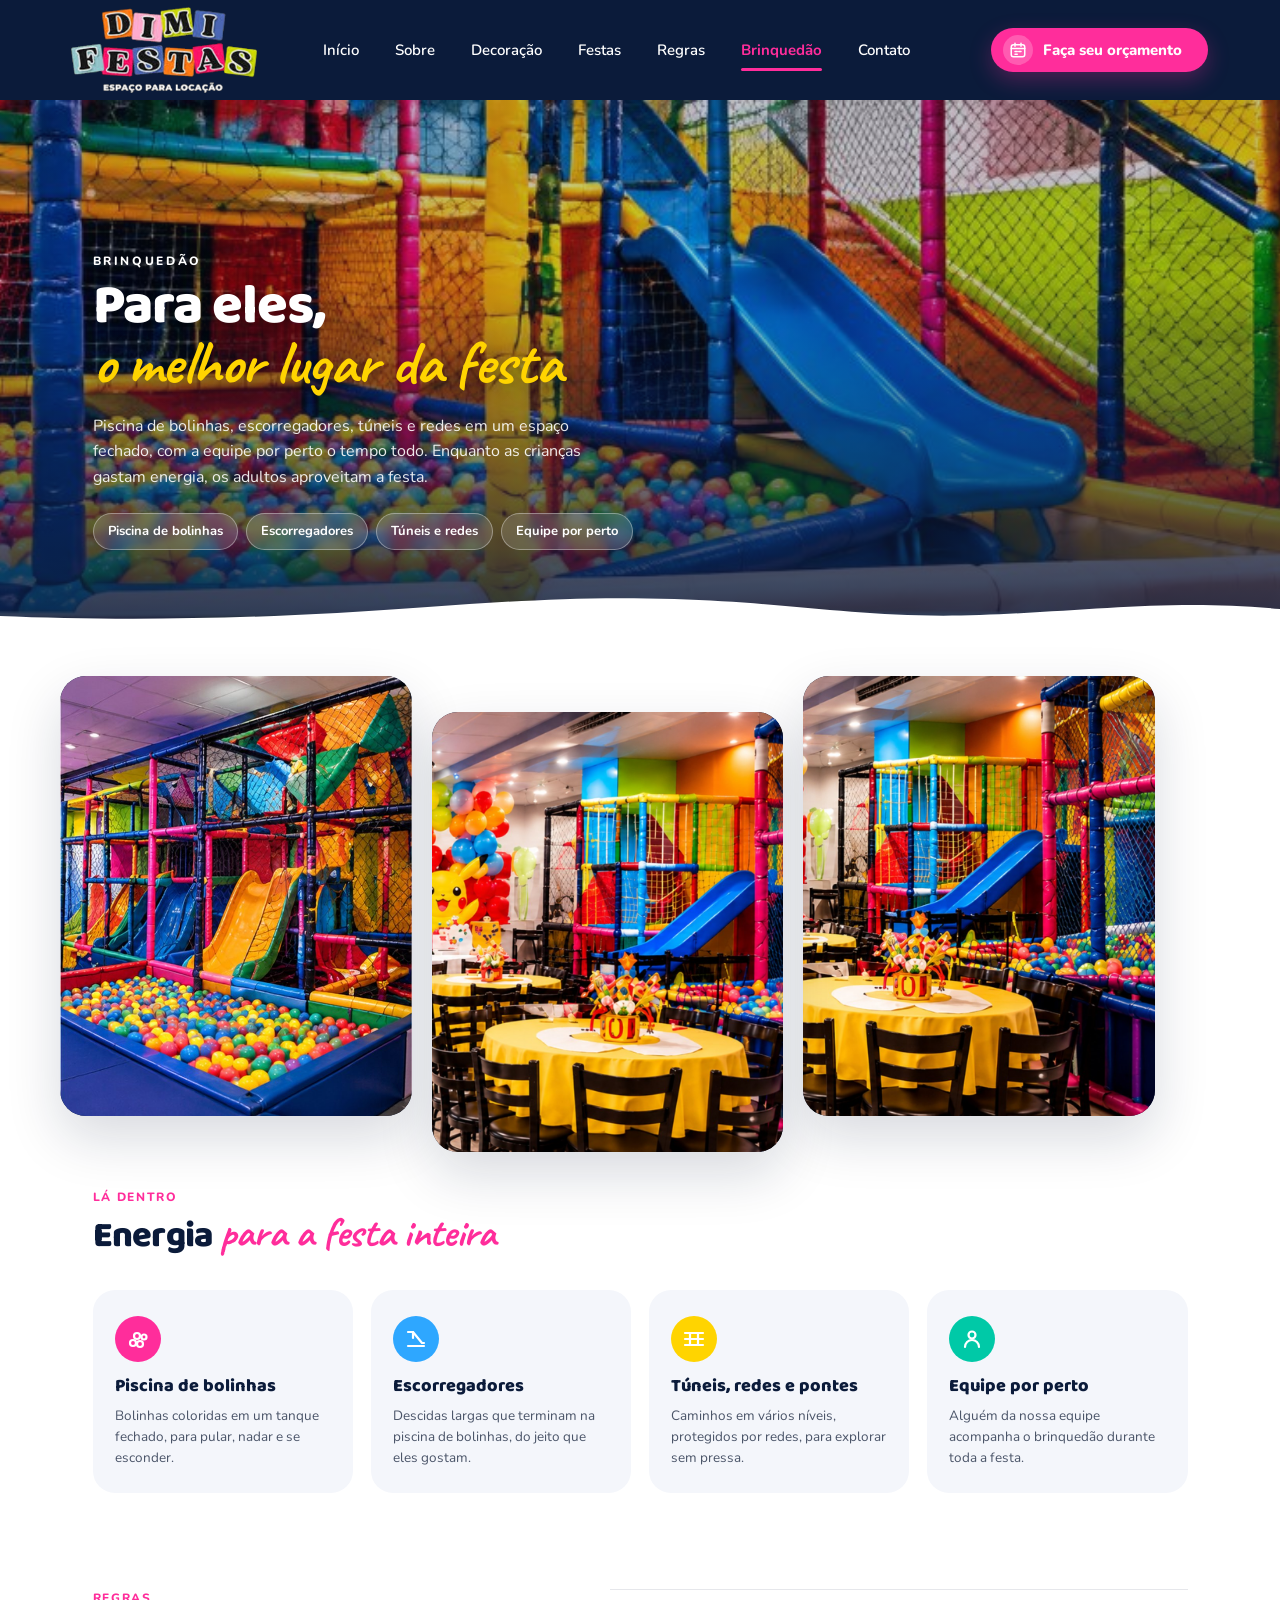
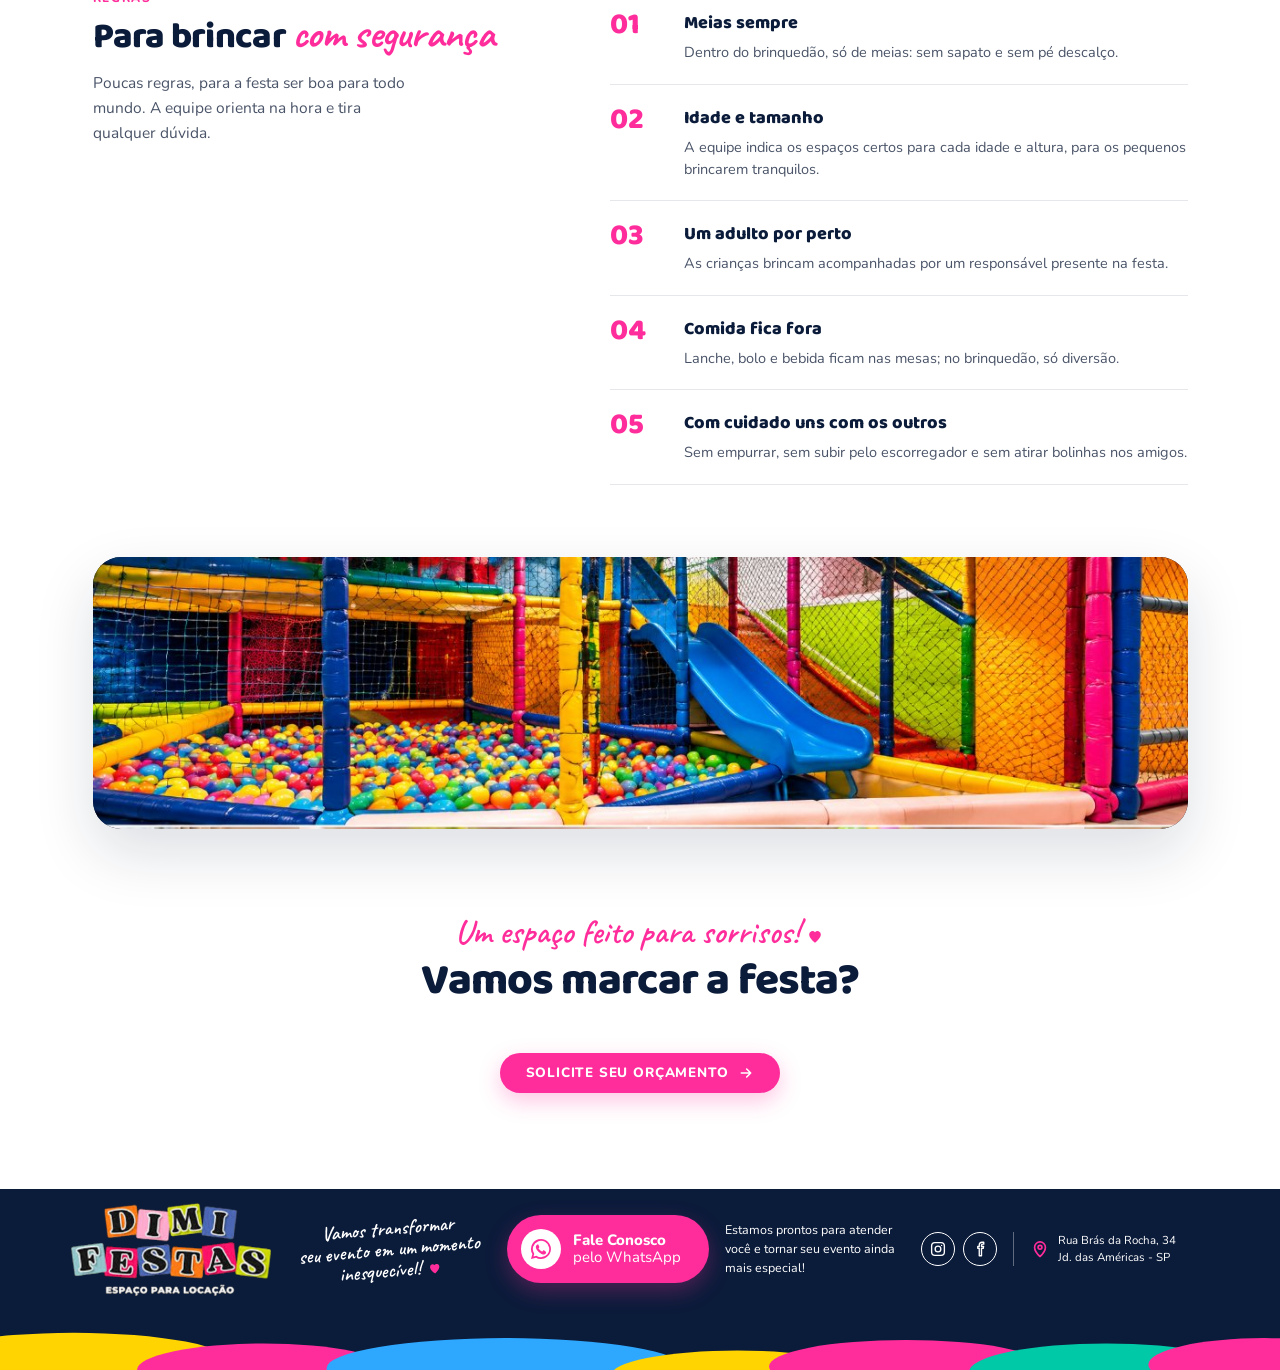
==== brinquedao.html @ 79f1627d "Vitrine de temas na pagina Festas; pagina Brinquedao; celular revisado Ela, 20/10: "deixe essa galer" ====
<!doctype html>
<html lang="pt-BR">
<head>
<meta charset="utf-8">
<meta name="viewport" content="width=device-width, initial-scale=1">
<title>Brinquedão · Dimi Festas</title>
<meta name="description" content="O brinquedão do Dimi Festas: piscina de bolinhas, escorregadores, túneis e redes, em um espaço fechado e seguro, com a equipe por perto.">
<meta name="theme-color" content="#0B1B3A">
<link rel="icon" href="data:image/svg+xml,%3Csvg xmlns='http://www.w3.org/2000/svg' viewBox='0 0 32 32'%3E%3Crect width='32' height='32' rx='7' fill='%23FF2D9B'/%3E%3Ctext x='16' y='22' text-anchor='middle' font-family='Arial Black,Arial' font-weight='900' font-size='17' fill='%23fff'%3ED%3C/text%3E%3C/svg%3E">
<link rel="preconnect" href="https://fonts.googleapis.com">
<link rel="preconnect" href="https://fonts.gstatic.com" crossorigin>
<link href="https://fonts.googleapis.com/css2?family=Baloo+2:wght@700;800&family=Caveat:wght@500;600;700&family=Nunito:wght@400;600;700;800&display=swap" rel="stylesheet">
<link rel="stylesheet" href="estilo.css">
</head>
<body data-pagina="brinquedao">

<!-- ============================ CABECALHO ============================ -->
<header class="topo" id="inicio">
  <div class="caixa topo-dentro">
    <a class="logo" href="index.html" aria-label="Dimi Festas, início">
      <img src="img/logo-cabecalho.png" alt="Dimi Festas, espaço para locação" width="593" height="275">
    </a>
    <nav class="menu" aria-label="Principal">
      <ul>
        <li><a href="index.html">Início</a></li>
        <li><a href="index.html#sobre">Sobre</a></li>
        <li><a href="index.html#festas">Decoração</a></li>
        <li><a href="festas.html">Festas</a></li>
        <li><a href="#regras">Regras</a></li>
        <li><a href="brinquedao.html" aria-current="page">Brinquedão</a></li>
        <li><a href="#contato">Contato</a></li>
      </ul>
    </nav>
    <a class="botao botao-topo" href="#contato" data-whatsapp="Olá! Quero fazer um orçamento no Dimi Festas.">
      <span class="icone-redondo" aria-hidden="true"><svg viewBox="0 0 24 24" fill="none" stroke="currentColor" stroke-width="2" stroke-linecap="round" stroke-linejoin="round"><rect x="3" y="5" width="18" height="16" rx="3"/><path d="M3 10h18M8 3v4M16 3v4"/><path d="M8 14h3M13 14h3M8 17.5h3"/></svg></span>
      Faça seu orçamento
    </a>
    <button class="hamburguer" type="button" aria-label="Abrir o menu" aria-expanded="false" aria-controls="menuCelular"><span></span><span></span><span></span></button>
  </div>
  <nav class="menu-celular" id="menuCelular" aria-label="Principal, celular" hidden>
    <a href="index.html">Início</a><a href="index.html#sobre">Sobre</a><a href="index.html#festas">Decoração</a><a href="festas.html">Festas</a><a href="#regras">Regras</a><a href="brinquedao.html">Brinquedão</a><a href="#contato">Contato</a>
  </nav>
</header>

<main class="pf pb" data-galeria>

<!-- ============================ ABERTURA: a piscina de bolinhas de ponta a ponta ============================ -->
<section class="pb-heroi" aria-label="O brinquedão">
  <div class="pb-heroi-foto" role="img" aria-label="Piscina de bolinhas coloridas com escorregador azul"></div>
  <div class="caixa pf-caixa pb-heroi-dentro">
    <p class="olho-claro">Brinquedão</p>
    <h1>Para eles, <span class="manuscrito">o melhor lugar da festa</span></h1>
    <p class="pb-lede">Piscina de bolinhas, escorregadores, túneis e redes em um espaço fechado, com a equipe por perto o tempo todo. Enquanto as crianças gastam energia, os adultos aproveitam a festa.</p>
    <ul class="pb-chips" aria-label="O que tem">
      <li>Piscina de bolinhas</li>
      <li>Escorregadores</li>
      <li>Túneis e redes</li>
      <li>Equipe por perto</li>
    </ul>
  </div>
  <svg class="onda onda-baixo" viewBox="0 0 1215 30" preserveAspectRatio="none" aria-hidden="true"><path d="M0 25C90 29 200 29 320 22S520 4 640 8 820 28 930 24 1110 8 1215 18V30H0z" fill="#fff"/></svg>
</section>

<!-- ============================ TRES FOTOS EM PE ============================ -->
<section class="pf-secao pb-fotos" aria-label="Fotos do brinquedão">
  <ul class="caixa pf-caixa pb-tres">
    <li><button type="button" data-foto="img/festas-8.jpg"><img src="img/festas-8.jpg" alt="Brinquedão colorido com escorregadores e piscina de bolinhas" width="700" height="949" loading="lazy"></button></li>
    <li><button type="button" data-foto="img/brinquedao-1.jpg"><img src="img/brinquedao-1.jpg" alt="Estrutura do brinquedão com redes, escorregador azul e piscina de bolinhas, vista do salão" width="900" height="1125" loading="lazy"></button></li>
    <li><button type="button" data-foto="img/brinquedao-2.jpg"><img src="img/brinquedao-2.jpg" alt="Brinquedão ao lado das mesas da festa, com tobogã e bolinhas coloridas" width="900" height="1125" loading="lazy"></button></li>
  </ul>
</section>

<!-- ============================ O QUE TEM LA DENTRO ============================ -->
<section class="pf-secao" aria-labelledby="tituloItens">
  <div class="caixa pf-caixa">
    <p class="olho">Lá dentro</p>
    <h2 id="tituloItens">Energia <span class="manuscrito">para a festa inteira</span></h2>
    <ul class="pb-itens">
      <li><span class="bola rosa-f"><svg viewBox="0 0 24 24" fill="none" stroke="currentColor" stroke-width="2.2" stroke-linecap="round" stroke-linejoin="round"><circle cx="7" cy="16" r="3"/><circle cx="14" cy="17" r="3"/><circle cx="11" cy="9" r="3"/><circle cx="18" cy="10" r="2.5"/></svg></span><b>Piscina de bolinhas</b><p>Bolinhas coloridas em um tanque fechado, para pular, nadar e se esconder.</p></li>
      <li><span class="bola azul-f"><svg viewBox="0 0 24 24" fill="none" stroke="currentColor" stroke-width="2.2" stroke-linecap="round" stroke-linejoin="round"><path d="M4 5h5l9 11h2"/><path d="M4 19h16"/><path d="M9 5v6"/></svg></span><b>Escorregadores</b><p>Descidas largas que terminam na piscina de bolinhas, do jeito que eles gostam.</p></li>
      <li><span class="bola amarelo-f"><svg viewBox="0 0 24 24" fill="none" stroke="currentColor" stroke-width="2.2" stroke-linecap="round" stroke-linejoin="round"><path d="M3 12h18M3 6h18M3 18h18"/><path d="M8 6v12M16 6v12"/></svg></span><b>Túneis, redes e pontes</b><p>Caminhos em vários níveis, protegidos por redes, para explorar sem pressa.</p></li>
      <li><span class="bola verde-f"><svg viewBox="0 0 24 24" fill="none" stroke="currentColor" stroke-width="2.2" stroke-linecap="round" stroke-linejoin="round"><circle cx="12" cy="8" r="3.5"/><path d="M5 20a7 7 0 0 1 14 0"/></svg></span><b>Equipe por perto</b><p>Alguém da nossa equipe acompanha o brinquedão durante toda a festa.</p></li>
    </ul>
  </div>
</section>

<!-- ============================ REGRAS ============================ -->
<section class="pf-secao pb-regras" id="regras" aria-labelledby="tituloRegras">
  <div class="caixa pf-caixa pb-regras-dentro">
    <div>
      <p class="olho">Regras</p>
      <h2 id="tituloRegras">Para brincar <span class="manuscrito">com segurança</span></h2>
      <p class="pb-regras-texto">Poucas regras, para a festa ser boa para todo mundo. A equipe orienta na hora e tira qualquer dúvida.</p>
    </div>
    <ol class="pb-lista">
      <li><b>Meias sempre</b><span>Dentro do brinquedão, só de meias: sem sapato e sem pé descalço.</span></li>
      <li><b>Idade e tamanho</b><span>A equipe indica os espaços certos para cada idade e altura, para os pequenos brincarem tranquilos.</span></li>
      <li><b>Um adulto por perto</b><span>As crianças brincam acompanhadas por um responsável presente na festa.</span></li>
      <li><b>Comida fica fora</b><span>Lanche, bolo e bebida ficam nas mesas; no brinquedão, só diversão.</span></li>
      <li><b>Com cuidado uns com os outros</b><span>Sem empurrar, sem subir pelo escorregador e sem atirar bolinhas nos amigos.</span></li>
    </ol>
  </div>
</section>

<!-- ============================ CHAMADA ============================ -->
<section class="pf-secao pf-fecho" aria-labelledby="tituloFecho">
  <div class="caixa pf-caixa">
    <figure class="pf-quadro pf-largo">
      <button type="button" data-foto="img/festas-4.jpg"><img src="img/festas-4.jpg" alt="Piscina de bolinhas coloridas com escorregador azul" width="1200" height="298" loading="lazy"></button>
    </figure>
    <div class="pf-chamada">
      <p class="pf-assinatura">Um espaço feito para sorrisos!<svg class="coracao" viewBox="0 0 24 24" aria-hidden="true"><path d="M12 20s-7-4.6-7-10a4 4 0 0 1 7-2.5A4 4 0 0 1 19 10c0 5.4-7 10-7 10z"/></svg></p>
      <h2 id="tituloFecho">Vamos marcar a festa?</h2>
      <a class="botao botao-heroi" href="#contato" data-whatsapp="Olá! Vi o brinquedão no site do Dimi Festas e quero um orçamento.">Solicite seu orçamento <svg class="seta" viewBox="0 0 24 24" aria-hidden="true"><path d="M5 12h13M13 6l6 6-6 6"/></svg></a>
    </div>
  </div>
</section>

</main>

<!-- ============================ RODAPE / CONTATO ============================ -->
<footer class="rodape" id="contato">
  <svg class="onda onda-cima" viewBox="0 0 1215 30" preserveAspectRatio="none" aria-hidden="true"><path d="M0 10C120 26 240 26 360 12S570 0 710 14 940 26 1060 12s110-8 155-4V30H0z" fill="#0B1B3A"/></svg>
  <div class="caixa rodape-dentro">
    <img class="rodape-logo" src="img/logo-rodape.png" alt="Dimi Festas, espaço para locação" width="593" height="275" loading="lazy">
    <p class="rodape-frase">Vamos transformar<br>seu evento em um momento<br>inesquecível!<svg class="coracao" viewBox="0 0 24 24" aria-hidden="true"><path d="M12 20s-7-4.6-7-10a4 4 0 0 1 7-2.5A4 4 0 0 1 19 10c0 5.4-7 10-7 10z"/></svg></p>
    <a class="botao botao-whats" href="#contato" data-whatsapp="Olá! Vim pelo site do Dimi Festas e quero falar com vocês.">
      <span class="icone-redondo branco" aria-hidden="true"><svg viewBox="0 0 24 24" fill="currentColor"><path d="M12 2a10 10 0 0 0-8.6 15.1L2 22l5-1.3A10 10 0 1 0 12 2zm0 18.2a8.2 8.2 0 0 1-4.2-1.2l-.3-.2-3 .8.8-2.9-.2-.3A8.2 8.2 0 1 1 12 20.2zm4.5-6.1c-.2-.1-1.5-.7-1.7-.8-.2-.1-.4-.1-.6.1l-.8 1c-.1.2-.3.2-.5.1a6.7 6.7 0 0 1-3.3-2.9c-.3-.4.2-.4.7-1.3.1-.2 0-.3 0-.5l-.8-1.8c-.2-.5-.4-.4-.6-.4h-.5a1 1 0 0 0-.7.3 3 3 0 0 0-.9 2.2 5.2 5.2 0 0 0 1.1 2.8 12 12 0 0 0 4.6 4c1.7.7 2.1.6 2.8.5a2.5 2.5 0 0 0 1.6-1.1c.2-.6.2-1 .1-1.1l-.5-.3z"/></svg></span>
      <span class="botao-whats-texto"><b>Fale Conosco</b>pelo WhatsApp</span>
    </a>
    <p class="rodape-texto">Estamos prontos para atender você e tornar seu evento ainda mais especial!</p>
    <ul class="redes" aria-label="Redes sociais">
      <li><a href="#" aria-label="Instagram do Dimi Festas" data-pendente="instagram"><svg viewBox="0 0 24 24" fill="none" stroke="currentColor" stroke-width="1.8" stroke-linecap="round" stroke-linejoin="round"><rect x="3.5" y="3.5" width="17" height="17" rx="4.5"/><circle cx="12" cy="12" r="3.8"/><path d="M16.8 7.2h.01"/></svg></a></li>
      <li><a href="#" aria-label="Facebook do Dimi Festas" data-pendente="facebook"><svg viewBox="0 0 24 24" fill="none" stroke="currentColor" stroke-width="1.8" stroke-linecap="round" stroke-linejoin="round"><path d="M14 8.5V7a1.5 1.5 0 0 1 1.5-1.5H17V3h-2.2A3.8 3.8 0 0 0 11 6.8v1.7H9V11h2v10h3V11h2.3l.5-2.5z"/></svg></a></li>
    </ul>
    <address class="endereco">
      <svg viewBox="0 0 24 24" fill="none" stroke="currentColor" stroke-width="2" stroke-linecap="round" stroke-linejoin="round" aria-hidden="true"><path d="M12 21s-6.5-5.5-6.5-11a6.5 6.5 0 0 1 13 0C18.5 15.5 12 21 12 21z"/><circle cx="12" cy="10" r="2.3"/></svg>
      <span>Rua Brás da Rocha, 34<br>Jd. das Américas - SP</span>
    </address>
  </div>
  <svg class="manchas-pe" viewBox="0 0 1215 70" preserveAspectRatio="none" aria-hidden="true">
    <ellipse cx="70" cy="62" rx="150" ry="34" fill="#FFD400"/>
    <ellipse cx="250" cy="70" rx="120" ry="30" fill="#FF2D9B"/>
    <ellipse cx="480" cy="68" rx="170" ry="34" fill="#2EA7FF"/>
    <ellipse cx="700" cy="76" rx="120" ry="28" fill="#FFD400"/>
    <ellipse cx="860" cy="66" rx="130" ry="30" fill="#FF2D9B"/>
    <ellipse cx="1050" cy="72" rx="130" ry="32" fill="#00C9A7"/>
    <ellipse cx="1200" cy="64" rx="110" ry="30" fill="#FF2D9B"/>
  </svg>
</footer>

<script src="script.js" defer></script>
</body>
</html>
---- estilo.css ----
/* =====================================================================
   Dimi Festas, espaco para locacao. Site de uma pagina, fiel ao mockup
   dela (largura de desenho 1215 px). Marinho profundo + rosa + amarelo +
   azul + verde-agua; titulos arredondados (Baloo 2), manuscrita (Caveat)
   e texto (Nunito).
   ===================================================================== */
:root {
  --marinho: #0B1B3A;
  --rosa:    #FF2D9B;
  --amarelo: #FFD400;
  --azul:    #2EA7FF;
  --verde:   #00C9A7;
  --nuvem:   #DCEBFB;
  --texto:   #2B3447;
  --largura: 1215px;
  --baloo:   'Baloo 2', 'Nunito', sans-serif;
  --caveat:  'Caveat', 'Segoe Script', cursive;
  --nunito:  'Nunito', system-ui, -apple-system, 'Segoe UI', sans-serif;
}

* { box-sizing: border-box; }
html { scroll-behavior: smooth; }
body {
  margin: 0;
  font-family: var(--nunito);
  font-size: 14px;
  line-height: 1.5;
  color: var(--texto);
  background: #fff;
  -webkit-font-smoothing: antialiased;
}
img { max-width: 100%; }
a { color: inherit; }
ul { list-style: none; margin: 0; padding: 0; }
h2 { margin: 0; }
.caixa { width: min(100%, var(--largura)); margin: 0 auto; position: relative; }

/* ---------- pecas comuns ---------- */
.botao {
  display: inline-flex; align-items: center; justify-content: center; gap: 10px;
  height: 44px; padding: 0 24px;
  border-radius: 999px;
  background: var(--rosa); color: #fff;
  font-family: var(--nunito); font-weight: 800; font-size: 15px;
  text-decoration: none; white-space: nowrap;
  box-shadow: 0 8px 22px rgba(255, 45, 155, 0.28);
  transition: transform 0.15s, box-shadow 0.15s, filter 0.15s;
}
.botao:hover { transform: translateY(-1px); filter: brightness(1.05); box-shadow: 0 12px 26px rgba(255, 45, 155, 0.34); }
.botao-vazio {
  background: transparent; color: var(--rosa);
  border: 2px solid var(--rosa); box-shadow: none;
  height: 36px; padding: 0 22px;
  font-size: 12.5px; letter-spacing: 0.06em; text-transform: uppercase;
}
.botao-vazio:hover { background: var(--rosa); color: #fff; filter: none; box-shadow: 0 8px 22px rgba(255, 45, 155, 0.28); }
.seta { width: 16px; height: 16px; fill: none; stroke: currentColor; stroke-width: 2.4; stroke-linecap: round; stroke-linejoin: round; }
.icone-redondo { width: 30px; height: 30px; border-radius: 50%; background: rgba(255, 255, 255, 0.22); display: grid; place-items: center; flex: none; }
.icone-redondo svg { width: 18px; height: 18px; }
.olho { margin: 0 0 4px; font-size: 12px; font-weight: 800; letter-spacing: 0.14em; text-transform: uppercase; color: var(--rosa); }
.olho-claro { margin: 0; font-size: 12px; font-weight: 800; letter-spacing: 0.22em; text-transform: uppercase; color: #fff; }
.manuscrito { font-family: var(--caveat); font-weight: 700; font-size: 36px; line-height: 0.95; color: var(--rosa); display: inline-block; }
.coracao { width: 18px; height: 18px; fill: var(--rosa); vertical-align: -3px; margin-left: 6px; }
.onda { position: absolute; left: 0; width: 100%; height: 30px; display: block; pointer-events: none; }
.onda-baixo { bottom: -1px; }
.onda-cima { top: -29px; }
.onda-topo { top: -1px; z-index: 1; }
.nuvem { position: absolute; fill: var(--nuvem); width: 120px; height: 60px; pointer-events: none; }
.mancha { position: absolute; border-radius: 50%; pointer-events: none; }
.confete { position: absolute; fill: none; stroke-width: 4; stroke-linecap: round; pointer-events: none; }

/* =====================================================================
   CABECALHO
   ===================================================================== */
/* barra marinho, como na referencia dela de 20/10: logo claro, itens brancos, "Inicio" em rosa com risco embaixo */
.topo { position: sticky; top: 0; z-index: 30; background: var(--marinho); color: #fff; }
.topo-dentro { height: 100px; display: flex; align-items: center; padding: 0 40px 0 38px; gap: 20px; }
.logo { flex: none; line-height: 0; }
.logo img { width: 186px; height: auto; display: block; }
.menu { flex: 1; display: flex; justify-content: flex-start; padding-left: 46px; }
.menu ul { display: flex; gap: 36px; }
.menu a { position: relative; display: block; padding: 6px 0; font-size: 15px; font-weight: 600; color: #fff; text-decoration: none; transition: color 0.15s; }
.menu a:hover { color: var(--rosa); }
.menu a[aria-current] { color: var(--rosa); font-weight: 700; }
.menu a[aria-current]::after { content: ""; position: absolute; left: 0; right: 0; bottom: -4px; height: 3px; border-radius: 3px; background: var(--rosa); }
.botao-topo { padding: 0 26px 0 12px; }
.hamburguer { display: none; width: 44px; height: 44px; border: 0; background: transparent; padding: 10px; cursor: pointer; flex-direction: column; justify-content: center; gap: 5px; }
.hamburguer span { display: block; height: 3px; border-radius: 3px; background: #fff; transition: transform 0.2s, opacity 0.2s; }
.hamburguer[aria-expanded="true"] span:nth-child(1) { transform: translateY(8px) rotate(45deg); }
.hamburguer[aria-expanded="true"] span:nth-child(2) { opacity: 0; }
.hamburguer[aria-expanded="true"] span:nth-child(3) { transform: translateY(-8px) rotate(-45deg); }
.menu-celular { display: none; }

/* =====================================================================
   HEROI
   ===================================================================== */
/* a foto do salao (2073x758, com o logo pintado na parede a esquerda) preenche o heroi; na largura de desenho
   (1215) ela escala para 1215x444 e o heroi mostra quase tudo. O texto senta sobre a parede escura, abaixo do
   logo da foto, com um degrade no pe para a leitura em cima das mesas. */
.heroi { position: relative; height: 480px; overflow: hidden; background: var(--marinho); color: #fff; }
.heroi-foto {
  position: absolute; inset: 0;
  background: url("img/heroi-estrelas.jpg") center top / cover no-repeat;
}
.heroi-foto::after {
  content: ""; position: absolute; inset: 0;
  background:
    linear-gradient(180deg, rgba(11, 27, 58, 0) 42%, rgba(11, 27, 58, 0.78) 100%),
    linear-gradient(90deg, rgba(11, 27, 58, 0.32), rgba(11, 27, 58, 0) 48%);
}
/* o recuo de cima fica como padding (nao como margin da frase): margin colapsaria e empurraria a caixa inteira,
   levando a frase manuscrita absoluta para fora do heroi */
/* so a frase, os selos com divisorias e o botao, encostados a esquerda (sem "Bem-vindo ao" nem logo: ela tirou em 20/10) */
.heroi-dentro { height: 100%; padding: 128px 0 0 36px; }
.heroi-frase {
  margin: 0 0 0 4px;
  font-family: var(--caveat); font-weight: 600; font-size: 31px; line-height: 1;
  transform: rotate(-3.5deg); transform-origin: left center;
  text-shadow: 0 2px 10px rgba(0, 0, 0, 0.45);
}
.heroi-frase .amarelo { color: var(--amarelo); }
.heroi-frase .rosa { color: var(--rosa); }
.heroi-selos { display: flex; gap: 0; margin: 26px 0 0 -2px; }
.heroi-selos li { display: flex; align-items: center; gap: 10px; font-size: 12.5px; line-height: 1.25; text-shadow: 0 1px 6px rgba(0, 0, 0, 0.5); padding: 0 18px; }
.heroi-selos li:first-child { padding-left: 0; }
.heroi-selos li + li { border-left: 1px solid rgba(255, 255, 255, 0.4); }
.heroi-selos b { display: block; font-weight: 800; }
.bola { width: 38px; height: 38px; border-radius: 50%; display: grid; place-items: center; color: #fff; flex: none; }
.bola svg { width: 20px; height: 20px; }
.rosa-f { background: var(--rosa); }
.verde-f { background: var(--verde); }
.amarelo-f { background: var(--amarelo); }
.botao-heroi { margin-top: 26px; height: 40px; padding: 0 26px; font-size: 13.5px; letter-spacing: 0.06em; text-transform: uppercase; }
.heroi-manuscrito {
  position: absolute; right: 48px; bottom: 50px; margin: 0;
  font-family: var(--caveat); font-weight: 600; font-size: 28px; line-height: 1; text-align: center;
  transform: rotate(-9deg);
  text-shadow: 0 2px 10px rgba(0, 0, 0, 0.4);
}
.heroi-manuscrito .coracao { width: 16px; height: 16px; margin-left: 4px; }
/* os confetes ficam so nas laterais da frase, sem cruzar as letras */
.confete-manuscrito { right: -8px; bottom: 36px; width: 222px; height: 120px; stroke-width: 3.5; }

/* =====================================================================
   SOBRE
   ===================================================================== */
.sobre { position: relative; padding: 35px 0 40px; overflow: hidden; background: #fff; }
.sobre-dentro { display: grid; grid-template-columns: 385px minmax(0, 1fr); padding-left: 95px; align-items: start; }
.sobre-texto { position: relative; padding-right: 50px; }
.sobre h2, .galeria h2 { font-family: var(--baloo); font-weight: 800; font-size: 25px; line-height: 1; color: var(--marinho); }
.sobre h2 .manuscrito, .galeria h2 .manuscrito { font-size: 32px; line-height: 0.85; }
.sobre-texto p:not(.olho) { margin: 13px 0 0; max-width: 318px; font-size: 13px; line-height: 1.2; }
.sobre-texto .botao-vazio { margin-top: 14px; }
.confete-titulo { left: 312px; top: 14px; width: 50px; height: 40px; }
.rabisco-coracao { position: absolute; left: 308px; top: 56px; width: 36px; height: 36px; fill: none; stroke: var(--rosa); stroke-width: 2.5; stroke-linejoin: round; transform: rotate(14deg); }
.sobre-fotos { display: grid; grid-template-columns: 376px 270px; grid-template-rows: 116px 114px; gap: 6px 10px; }
.sobre-fotos img { display: block; width: 100%; height: 100%; object-fit: cover; border-radius: 10px; }
.sobre-foto-grande { grid-row: 1 / 3; }
/* nuvens e manchas da secao */
.nuvem-a { left: -24px; top: 6px; }
.nuvem-b { right: -16px; top: 6px; width: 110px; height: 55px; }
.nuvem-c { left: 74px; top: 150px; width: 64px; height: 32px; }
.nuvem-d { right: 72px; top: 150px; width: 70px; height: 35px; }
.mancha-amarela { left: -46px; top: 56px; width: 92px; height: 122px; background: var(--amarelo); }
.mancha-azul { left: -42px; top: 176px; width: 84px; height: 84px; background: var(--azul); }
.mancha-rosa { right: -32px; top: 152px; width: 74px; height: 62px; background: var(--rosa); }
.mancha-verde { right: -26px; top: 206px; width: 76px; height: 76px; background: var(--verde); }
.confete-sobre-dir { right: 18px; top: 112px; width: 60px; height: 70px; }

/* =====================================================================
   FESTAS (faixa de servicos)
   ===================================================================== */
.festas { position: relative; background: var(--marinho); color: #fff; padding: 22px 0 30px; }
.festas-lista { display: grid; grid-template-columns: repeat(6, 1fr); padding: 0 32px; }
.festas-lista li { position: relative; text-align: center; padding: 0 6px; }
.festas-lista li + li::before { content: ""; position: absolute; left: 0; top: 6px; bottom: 6px; width: 1px; background: rgba(255, 255, 255, 0.28); }
.anel { width: 54px; height: 54px; border-radius: 50%; border: 2.5px solid; display: grid; place-items: center; margin: 0 auto 10px; }
.anel svg { width: 28px; height: 28px; }
.rosa-b { border-color: var(--rosa); }
.amarelo-b { border-color: var(--amarelo); }
.azul-b { border-color: var(--azul); }
.festas-lista b { display: block; font-size: 14.5px; font-weight: 800; line-height: 1.2; white-space: nowrap; }
.festas-lista li > span:last-child { display: block; font-size: 12.5px; opacity: 0.92; margin-top: 3px; }
.confete-esq { left: 48px; top: 34px; width: 60px; height: 80px; }
.confete-dir { right: 48px; top: 34px; width: 60px; height: 80px; }

/* =====================================================================
   GALERIA
   ===================================================================== */
.galeria { position: relative; padding: 22px 0 26px; overflow: hidden; background: #fff; }
.galeria-dentro { display: grid; grid-template-columns: 257px minmax(0, 1fr); padding: 0 57px 0 65px; align-items: start; }
.galeria-texto { position: relative; padding-right: 30px; }
.galeria h2 { font-size: 29px; line-height: 0.95; }
.galeria h2 .manuscrito { font-size: 36px; line-height: 0.85; }
.galeria-texto p:not(.olho) { margin: 12px 0 0; max-width: 200px; font-size: 12.5px; line-height: 1.35; }
.galeria-texto .botao-vazio { margin-top: 12px; }
.confete-galeria { left: 178px; top: -8px; width: 50px; height: 40px; }
.galeria-fotos { display: grid; grid-template-columns: repeat(4, 1fr); gap: 8px; }
/* as quatro fotos dela sao em pe (cerca de 505x725): mostram inteiras, sem corte */
.galeria-fotos img { display: block; width: 100%; height: auto; aspect-ratio: 410 / 557; object-fit: cover; border-radius: 10px; }
.nuvem-e { left: -30px; bottom: -6px; width: 110px; height: 55px; }
.nuvem-f { right: -20px; bottom: -6px; }

/* =====================================================================
   RODAPE
   ===================================================================== */
.rodape { position: relative; background: var(--marinho); color: #fff; padding: 14px 0 0; overflow: hidden; }
.rodape-dentro { display: flex; flex-wrap: nowrap; align-items: center; gap: 16px; padding: 0 24px 0 38px; min-height: 92px; z-index: 1; }
.rodape-logo { width: 200px; height: auto; display: block; flex: none; }
.rodape-frase { margin: 0 4px; flex: 0 1 196px; font-family: var(--caveat); font-weight: 600; font-size: 20px; line-height: 1.05; text-align: center; transform: rotate(-5deg); }
.rodape-frase .coracao { width: 16px; height: 16px; }
.botao-whats { height: 68px; border-radius: 34px; padding: 0 28px 0 14px; gap: 12px; font-weight: 400; font-size: 15px; line-height: 1.15; flex: none; }
.botao-whats-texto { text-align: left; }
.botao-whats-texto b { display: block; font-weight: 800; }
.icone-redondo.branco { width: 40px; height: 40px; background: #fff; color: var(--rosa); }
.icone-redondo.branco svg { width: 24px; height: 24px; }
.rodape-texto { margin: 0; flex: 0 1 180px; font-size: 12.5px; line-height: 1.5; }
.redes { display: flex; gap: 8px; padding-right: 16px; border-right: 1px solid rgba(255, 255, 255, 0.35); flex: none; }
.redes a { width: 34px; height: 34px; border-radius: 50%; border: 1.5px solid #fff; display: grid; place-items: center; color: #fff; transition: background 0.15s, color 0.15s; }
.redes a:hover { background: #fff; color: var(--marinho); }
.redes svg { width: 18px; height: 18px; }
.endereco { display: flex; align-items: center; gap: 8px; font-style: normal; font-size: 11.5px; line-height: 1.45; white-space: nowrap; }
.endereco svg { width: 20px; height: 20px; color: var(--rosa); flex: none; }
.manchas-pe { display: block; width: 100%; height: 62px; margin-top: 12px; }

/* =====================================================================
   PAGINA FESTAS: editorial, com ar. Fundo branco, uma foto grande por vez,
   legendas que flutuam, um trilho que desliza. Nada de nuvem ou mancha aqui.
   ===================================================================== */
.pf { background: #fff; color: var(--texto); }
.pf-caixa { padding: 0 60px; }
.pf-abertura { padding: 72px 0 40px; }
.pf-abertura h1 { margin: 10px 0 0; font-family: var(--baloo); font-weight: 800; font-size: 60px; line-height: 0.98; letter-spacing: -0.02em; color: var(--marinho); }
.pf-abertura h1 .manuscrito { font-size: 68px; line-height: 0.9; }
.pf-lede { margin: 22px 0 0; max-width: 54ch; font-size: 16px; line-height: 1.6; color: #4A5468; }
.pf-secao { padding: 72px 0 0; }
.pf-secao h2 { margin: 8px 0 0; font-family: var(--baloo); font-weight: 800; font-size: 36px; line-height: 1; letter-spacing: -0.02em; color: var(--marinho); }
.pf-secao h2 .manuscrito { font-size: 42px; line-height: 0.9; }
/* o quadro: a foto com cantos grandes; o botao inteiro e a foto */
.pf-quadro { position: relative; margin: 0; }
.pf-quadro > button { display: block; width: 100%; padding: 0; border: 0; border-radius: 28px; overflow: hidden; background: var(--marinho); cursor: zoom-in; box-shadow: 0 24px 60px rgba(11, 27, 58, 0.14); }
.pf-quadro img { display: block; width: 100%; height: auto; transition: transform 0.5s ease; }
.pf-quadro > button:hover img { transform: scale(1.02); }
.pf-destaque .pf-quadro img { aspect-ratio: 1400 / 512; object-fit: cover; }
.pf-legenda {
  position: absolute; left: 36px; bottom: -34px;
  display: grid; gap: 4px; max-width: 360px;
  padding: 20px 24px; border-radius: 18px;
  background: #fff; box-shadow: 0 16px 40px rgba(11, 27, 58, 0.14);
}
.pf-legenda .olho { margin: 0; }
.pf-legenda b { font-family: var(--baloo); font-weight: 800; font-size: 19px; line-height: 1.15; color: var(--marinho); }
.pf-legenda span:last-child { font-size: 13px; color: #4A5468; }
.pf-legenda-dir { left: auto; right: 36px; }
.pf-destaque { padding-bottom: 34px; }
/* cabeca das secoes com controles a direita */
.pf-cabeca { display: flex; align-items: flex-end; justify-content: space-between; gap: 24px; }
.pf-controles { display: flex; align-items: center; gap: 10px; }
.pf-contador { font-family: var(--baloo); font-weight: 700; font-size: 14px; color: #8A94A8; letter-spacing: 0.04em; margin-right: 8px; font-variant-numeric: tabular-nums; }
.pf-contador b { color: var(--marinho); font-size: 18px; }
.pf-seta { width: 46px; height: 46px; border-radius: 50%; border: 1.5px solid rgba(11, 27, 58, 0.16); background: #fff; color: var(--marinho); display: grid; place-items: center; cursor: pointer; transition: background 0.15s, color 0.15s, border-color 0.15s; }
.pf-seta svg { width: 20px; height: 20px; fill: none; stroke: currentColor; stroke-width: 2.4; stroke-linecap: round; stroke-linejoin: round; }
.pf-seta:hover { background: var(--marinho); color: #fff; border-color: var(--marinho); }
/* a vitrine: uma foto grande em destaque; ao lado, o tema em letras grandes e o indice dos outros temas */
.vitrine { display: grid; grid-template-columns: minmax(0, 1.1fr) minmax(0, 1fr); gap: 56px; align-items: center; margin-top: 36px; }
.vitrine-palco { position: relative; margin: 0; }
.vitrine-grande { display: block; width: 100%; padding: 0; border: 0; border-radius: 32px; overflow: hidden; background: var(--marinho); cursor: zoom-in; box-shadow: 0 30px 70px rgba(11, 27, 58, 0.22); position: relative; z-index: 1; }
.vitrine-grande img { display: block; width: 100%; height: auto; aspect-ratio: 4 / 5; object-fit: cover; transition: opacity 0.35s ease, transform 0.6s ease; }
.vitrine-palco.trocando .vitrine-grande img { opacity: 0; transform: scale(1.03); }
.vitrine-numero { position: absolute; left: -18px; top: 28px; z-index: 2; display: flex; align-items: baseline; gap: 4px; padding: 10px 16px; border-radius: 999px; background: #fff; color: var(--marinho); box-shadow: 0 14px 34px rgba(11, 27, 58, 0.16); font-family: var(--baloo); font-weight: 800; }
.vitrine-numero b { font-size: 22px; line-height: 1; }
.vitrine-numero i { font-style: normal; font-size: 12px; color: #8A94A8; letter-spacing: 0.04em; }
.vitrine-mancha { position: absolute; border-radius: 50%; z-index: 0; filter: blur(2px); }
.vitrine-mancha-a { width: 140px; height: 140px; right: -40px; top: -36px; background: var(--amarelo); opacity: 0.9; }
.vitrine-mancha-b { width: 90px; height: 90px; left: -30px; bottom: 40px; background: var(--azul); opacity: 0.85; }
.vitrine-lado .olho { margin-bottom: 8px; }
.vitrine-titulo { margin: 0; font-family: var(--baloo); font-weight: 800; font-size: 48px; line-height: 0.98; letter-spacing: -0.02em; color: var(--marinho); min-height: 1em; }
.vitrine-texto { margin: 14px 0 0; max-width: 40ch; font-size: 15.5px; line-height: 1.6; color: #4A5468; min-height: 3.2em; }
.vitrine-indice { list-style: none; margin: 26px 0 0; padding: 0; display: grid; gap: 6px; }
.vitrine-indice button {
  width: 100%; display: grid; grid-template-columns: 54px minmax(0, 1fr); gap: 14px; align-items: center;
  padding: 8px 10px 8px 8px; border: 1.5px solid transparent; border-radius: 16px; background: transparent; text-align: left; cursor: pointer;
  transition: background 0.2s, border-color 0.2s, transform 0.2s;
}
.vitrine-indice button:hover { background: #F4F6FB; }
.vitrine-indice button[aria-current="true"] { background: #fff; border-color: rgba(11, 27, 58, 0.1); box-shadow: 0 12px 30px rgba(11, 27, 58, 0.1); transform: translateX(6px); }
.vitrine-indice img { display: block; width: 54px; height: 54px; border-radius: 12px; object-fit: cover; }
.vitrine-indice span { display: grid; gap: 1px; min-width: 0; }
.vitrine-indice b { font-family: var(--baloo); font-weight: 800; font-size: 15.5px; color: var(--marinho); }
.vitrine-indice small { font-size: 12px; color: #6F7A90; overflow: hidden; text-overflow: ellipsis; white-space: nowrap; }
.vitrine-indice button[aria-current="true"] b { color: var(--rosa); }
.vitrine-lado .pf-controles { margin-top: 22px; }
/* brinquedao: texto e foto alta lado a lado; depois uma foto larga */
.pf-dupla-dentro { display: grid; grid-template-columns: minmax(0, 1fr) 460px; gap: 56px; align-items: center; }
.pf-dupla-texto p:not(.olho) { margin: 18px 0 0; max-width: 42ch; font-size: 15.5px; line-height: 1.6; color: #4A5468; }
.pf-dupla-texto .botao-vazio { margin-top: 24px; }
.pf-alto img { aspect-ratio: 3 / 4; object-fit: cover; }
.pf-largo { margin-top: 24px; }
.pf-largo img { aspect-ratio: 1200 / 298; object-fit: cover; }
/* fecho: a mesa dos doces e a chamada */
.pf-fecho { padding-bottom: 96px; }
.pf-fecho .pf-largo { margin-top: 0; }
.pf-chamada { text-align: center; padding-top: 86px; }
.pf-assinatura { margin: 0; font-family: var(--caveat); font-weight: 600; font-size: 34px; color: var(--rosa); line-height: 1; }
.pf-assinatura .coracao { width: 20px; height: 20px; }
.pf-chamada h2 { margin: 10px 0 24px; font-size: 44px; }
/* =====================================================================
   PAGINA BRINQUEDAO
   ===================================================================== */
.pb-heroi { position: relative; min-height: 520px; display: flex; align-items: flex-end; color: #fff; background: var(--marinho); overflow: hidden; }
.pb-heroi-foto { position: absolute; inset: 0; background: url("img/festas-4.jpg") center 40% / cover no-repeat; }
.pb-heroi-foto::after { content: ""; position: absolute; inset: 0; background: linear-gradient(180deg, rgba(11, 27, 58, 0.25) 0%, rgba(11, 27, 58, 0.2) 35%, rgba(11, 27, 58, 0.86) 100%); }
.pb-heroi-dentro { position: relative; padding-top: 60px; padding-bottom: 70px; }
.pb-heroi h1 { margin: 10px 0 0; font-family: var(--baloo); font-weight: 800; font-size: 56px; line-height: 0.98; letter-spacing: -0.02em; max-width: 14ch; text-shadow: 0 4px 18px rgba(0, 0, 0, 0.35); }
.pb-heroi h1 .manuscrito { color: var(--amarelo); font-size: 62px; line-height: 0.9; }
.pb-lede { margin: 18px 0 0; max-width: 52ch; font-size: 16px; line-height: 1.6; color: rgba(255, 255, 255, 0.9); }
.pb-chips { list-style: none; margin: 22px 0 0; padding: 0; display: flex; flex-wrap: wrap; gap: 8px; }
.pb-chips li { padding: 8px 14px; border-radius: 999px; font-size: 13px; font-weight: 700; background: rgba(255, 255, 255, 0.14); border: 1px solid rgba(255, 255, 255, 0.35); backdrop-filter: blur(6px); }
.pb-fotos { padding-top: 56px; }
.pb-tres { list-style: none; margin: 0; display: grid; grid-template-columns: repeat(3, minmax(0, 1fr)); gap: 20px; }
.pb-tres li:nth-child(2) { transform: translateY(36px); }
.pb-tres button { display: block; width: 100%; padding: 0; border: 0; border-radius: 26px; overflow: hidden; background: var(--marinho); cursor: zoom-in; box-shadow: 0 22px 54px rgba(11, 27, 58, 0.16); }
.pb-tres img { display: block; width: 100%; height: auto; aspect-ratio: 4 / 5; object-fit: cover; transition: transform 0.5s ease; }
.pb-tres button:hover img { transform: scale(1.03); }
.pb-itens { list-style: none; margin: 36px 0 0; padding: 0; display: grid; grid-template-columns: repeat(4, minmax(0, 1fr)); gap: 18px; }
.pb-itens li { padding: 26px 22px 24px; border-radius: 22px; background: #F4F6FB; display: grid; gap: 10px; align-content: start; }
.pb-itens .bola { width: 46px; height: 46px; }
.pb-itens .bola svg { width: 24px; height: 24px; }
.pb-itens b { font-family: var(--baloo); font-weight: 800; font-size: 18px; color: var(--marinho); line-height: 1.15; margin-top: 4px; }
.pb-itens p { margin: 0; font-size: 13.5px; line-height: 1.55; color: #4A5468; }
.azul-f { background: var(--azul); }
.pb-regras { padding-top: 96px; }
.pb-regras-dentro { display: grid; grid-template-columns: minmax(0, 1fr) minmax(0, 1.25fr); gap: 56px; align-items: start; }
.pb-regras-texto { margin: 16px 0 0; max-width: 36ch; font-size: 15.5px; line-height: 1.6; color: #4A5468; }
.pb-lista { list-style: none; margin: 0; padding: 0; counter-reset: regra; display: grid; }
.pb-lista li { counter-increment: regra; display: grid; grid-template-columns: 56px minmax(0, 1fr); gap: 4px 18px; padding: 20px 0; border-top: 1px solid rgba(11, 27, 58, 0.1); }
.pb-lista li:last-child { border-bottom: 1px solid rgba(11, 27, 58, 0.1); }
.pb-lista li::before { content: counter(regra, decimal-leading-zero); grid-row: 1 / 3; font-family: var(--baloo); font-weight: 800; font-size: 30px; line-height: 1; color: var(--rosa); }
.pb-lista b { font-family: var(--baloo); font-weight: 800; font-size: 18px; color: var(--marinho); }
.pb-lista span { font-size: 14.5px; line-height: 1.55; color: #4A5468; }

/* o visualizador: foto grande por cima de tudo */
.visor { position: fixed; inset: 0; z-index: 100; background: rgba(11, 27, 58, 0.94); display: flex; align-items: center; justify-content: center; padding: 20px; }
.visor img { max-width: 100%; max-height: calc(100vh - 40px); border-radius: 12px; box-shadow: 0 20px 60px rgba(0, 0, 0, 0.5); }
.visor-fechar, .visor-seta { position: absolute; border: 0; background: rgba(255, 255, 255, 0.14); color: #fff; width: 46px; height: 46px; border-radius: 50%; display: grid; place-items: center; cursor: pointer; }
.visor-fechar { top: 16px; right: 16px; }
.visor-seta { top: 50%; transform: translateY(-50%); }
.visor-seta.esq { left: 16px; }
.visor-seta.dir { right: 16px; }
.visor-fechar svg, .visor-seta svg { width: 22px; height: 22px; fill: none; stroke: currentColor; stroke-width: 2.4; stroke-linecap: round; stroke-linejoin: round; }
.visor-legenda { position: absolute; left: 50%; bottom: 18px; transform: translateX(-50%); color: rgba(255, 255, 255, 0.8); font-size: 13px; }
body.visor-aberto { overflow: hidden; }

/* =====================================================================
   TELAS MENORES
   ===================================================================== */
@media (max-width: 1214px) {
  .caixa { padding-left: 20px; padding-right: 20px; }
  .topo-dentro { padding: 0 20px; }
  .menu ul { gap: 24px; margin-left: 0; }
  .sobre-dentro { grid-template-columns: minmax(0, 1fr) minmax(0, 1.4fr); gap: 30px; padding-left: 20px; }
  .sobre-fotos { grid-template-columns: minmax(0, 1.4fr) minmax(0, 1fr); grid-template-rows: 1fr 1fr; }
  .galeria-dentro { grid-template-columns: 230px minmax(0, 1fr); padding: 0 20px; gap: 24px; }
  .rodape-dentro { flex-wrap: wrap; justify-content: center; gap: 22px 28px; padding: 0 20px; }
  .festas-lista b { white-space: normal; }
}

@media (max-width: 980px) {
  .menu, .botao-topo { display: none; }
  .hamburguer { display: flex; margin-left: auto; }
  .topo-dentro { height: 76px; }
  .logo img { width: 160px; }
  .menu-celular { display: grid; gap: 2px; padding: 6px 20px 18px; background: var(--marinho); border-top: 1px solid rgba(255, 255, 255, 0.12); }
  .menu-celular[hidden] { display: none; }
  .menu-celular a { padding: 12px 6px; font-weight: 700; font-size: 16px; color: #fff; text-decoration: none; border-bottom: 1px solid rgba(255, 255, 255, 0.08); }

  /* no celular a foto vira uma faixa inteira no alto (com o logo da parede) e o texto desce para o fundo marinho */
  .heroi { height: auto; }
  .heroi-foto { position: static; aspect-ratio: 2073 / 758; background-position: center; }
  .heroi-foto::after { display: none; }
  .heroi-dentro { padding: 26px 20px 70px; display: flex; flex-direction: column; align-items: center; text-align: center; }
  .heroi-frase { margin: 0; transform: none; }
  .heroi-selos { flex-wrap: wrap; justify-content: center; gap: 14px 0; margin: 22px 0 0; }
  .heroi-selos li { text-align: left; padding: 0 14px; }
  .heroi-selos li:first-child { padding-left: 14px; }
  .heroi-selos li + li { border-left: 0; }
  .heroi-manuscrito { position: static; margin-top: 26px; transform: rotate(-4deg); }
  .confete-manuscrito { display: none; }

  .sobre { padding: 30px 0 30px; }
  .sobre-dentro { grid-template-columns: 1fr; gap: 26px; }
  .sobre-texto { padding-right: 0; }
  .sobre-texto p:not(.olho) { max-width: 60ch; }
  .confete-titulo, .rabisco-coracao { display: none; }
  .sobre-fotos { grid-template-columns: 1fr 1fr; grid-template-rows: auto; }
  .sobre-foto-grande { grid-row: auto; grid-column: 1 / 3; aspect-ratio: 16 / 9; }
  .sobre-foto-pequena { aspect-ratio: 16 / 9; }
  .mancha, .nuvem-c, .nuvem-d, .confete-sobre-dir { display: none; }

  .festas { padding: 40px 0 30px; }
  .festas-lista { grid-template-columns: repeat(3, 1fr); gap: 26px 0; padding: 0 20px; }
  .festas-lista li:nth-child(4)::before { display: none; }
  .confete-esq, .confete-dir { display: none; }

  .pf-caixa { padding: 0 20px; }
  .pf-abertura { padding: 44px 0 28px; }
  .pf-abertura h1 { font-size: 42px; }
  .pf-abertura h1 .manuscrito { font-size: 48px; }
  .pf-secao { padding-top: 56px; }
  .pf-secao h2 { font-size: 30px; }
  .pf-secao h2 .manuscrito { font-size: 36px; }
  .pf-quadro > button { border-radius: 20px; }
  .pf-destaque .pf-quadro img { aspect-ratio: 4 / 3; }
  .pf-legenda, .pf-legenda-dir { position: static; margin: 14px 4px 0; max-width: none; padding: 0; box-shadow: none; background: transparent; }
  .pf-destaque { padding-bottom: 0; }
  .pf-cabeca { flex-direction: column; align-items: flex-start; gap: 16px; }
  .vitrine { grid-template-columns: 1fr; gap: 22px; margin-top: 22px; }
  .vitrine-grande { border-radius: 22px; }
  .vitrine-grande img { aspect-ratio: 4 / 5; }
  .vitrine-numero { left: 14px; top: 14px; }
  .vitrine-mancha { display: none; }
  .vitrine-titulo { font-size: 36px; }
  .vitrine-texto { min-height: 0; }
  /* no celular o indice vira uma fila de miniaturas que desliza */
  .vitrine-indice { display: flex; gap: 10px; overflow-x: auto; padding: 6px 2px 10px; margin-top: 18px; scrollbar-width: none; }
  .vitrine-indice::-webkit-scrollbar { display: none; }
  .vitrine-indice li { flex: 0 0 auto; }
  .vitrine-indice button { grid-template-columns: 44px; width: auto; padding: 6px; border-radius: 14px; }
  .vitrine-indice button[aria-current="true"] { transform: none; }
  .vitrine-indice img { width: 44px; height: 44px; border-radius: 10px; }
  .vitrine-indice span { display: none; }
  .vitrine-lado .pf-controles { margin-top: 12px; }
  .pb-heroi { min-height: 0; }
  .pb-heroi-dentro { padding-top: 48px; padding-bottom: 60px; }
  .pb-heroi h1 { font-size: 38px; }
  .pb-heroi h1 .manuscrito { font-size: 44px; }
  .pb-fotos { padding-top: 40px; }
  .pb-tres { display: flex; gap: 12px; overflow-x: auto; scroll-snap-type: x mandatory; padding: 0 20px 14px; margin: 0 -20px; scrollbar-width: none; }
  .pb-tres::-webkit-scrollbar { display: none; }
  .pb-tres li { flex: 0 0 72vw; scroll-snap-align: center; }
  .pb-tres li:nth-child(2) { transform: none; }
  .pb-itens { grid-template-columns: 1fr 1fr; gap: 12px; margin-top: 24px; }
  .pb-itens li { padding: 18px 16px; }
  .pb-regras { padding-top: 56px; }
  .pb-regras-dentro { grid-template-columns: 1fr; gap: 20px; }
  .pb-lista li { grid-template-columns: 44px minmax(0, 1fr); padding: 16px 0; }
  .pb-lista li::before { font-size: 24px; }
  .pf-dupla-dentro { grid-template-columns: 1fr; gap: 28px; }
  .pf-largo img { aspect-ratio: 16 / 9; }
  .pf-fecho { padding-bottom: 64px; }
  .pf-chamada { padding-top: 48px; }
  .pf-chamada h2 { font-size: 34px; }

  .galeria { padding: 50px 0 24px; }
  .galeria-dentro { grid-template-columns: 1fr; gap: 22px; }
  .galeria-texto p:not(.olho) { max-width: 60ch; }
  .confete-galeria { display: none; }
  .galeria-fotos { grid-template-columns: 1fr 1fr; }
  .galeria-fotos img { aspect-ratio: 410 / 557; }

  .rodape-dentro { flex-direction: column; text-align: center; gap: 18px; }
  .rodape-frase { transform: none; width: auto; margin: 0; }
  .rodape-texto { width: auto; max-width: 36ch; }
  .redes { padding-right: 0; border-right: 0; }
  .botao-whats-texto { text-align: left; }
}

@media (max-width: 600px) {
  .pb-itens { grid-template-columns: 1fr; }
  .festas-lista { grid-template-columns: 1fr 1fr; }
  .festas-lista li:nth-child(odd)::before { display: none; }
  .festas-lista li:nth-child(4)::before { display: block; }
  .sobre h2, .galeria h2 { font-size: 26px; }
  .manuscrito { font-size: 32px; }
  .heroi-frase { font-size: 27px; }
}

@media (prefers-reduced-motion: reduce) {
  html { scroll-behavior: auto; }
  .botao, .botao:hover { transition: none; transform: none; }
}
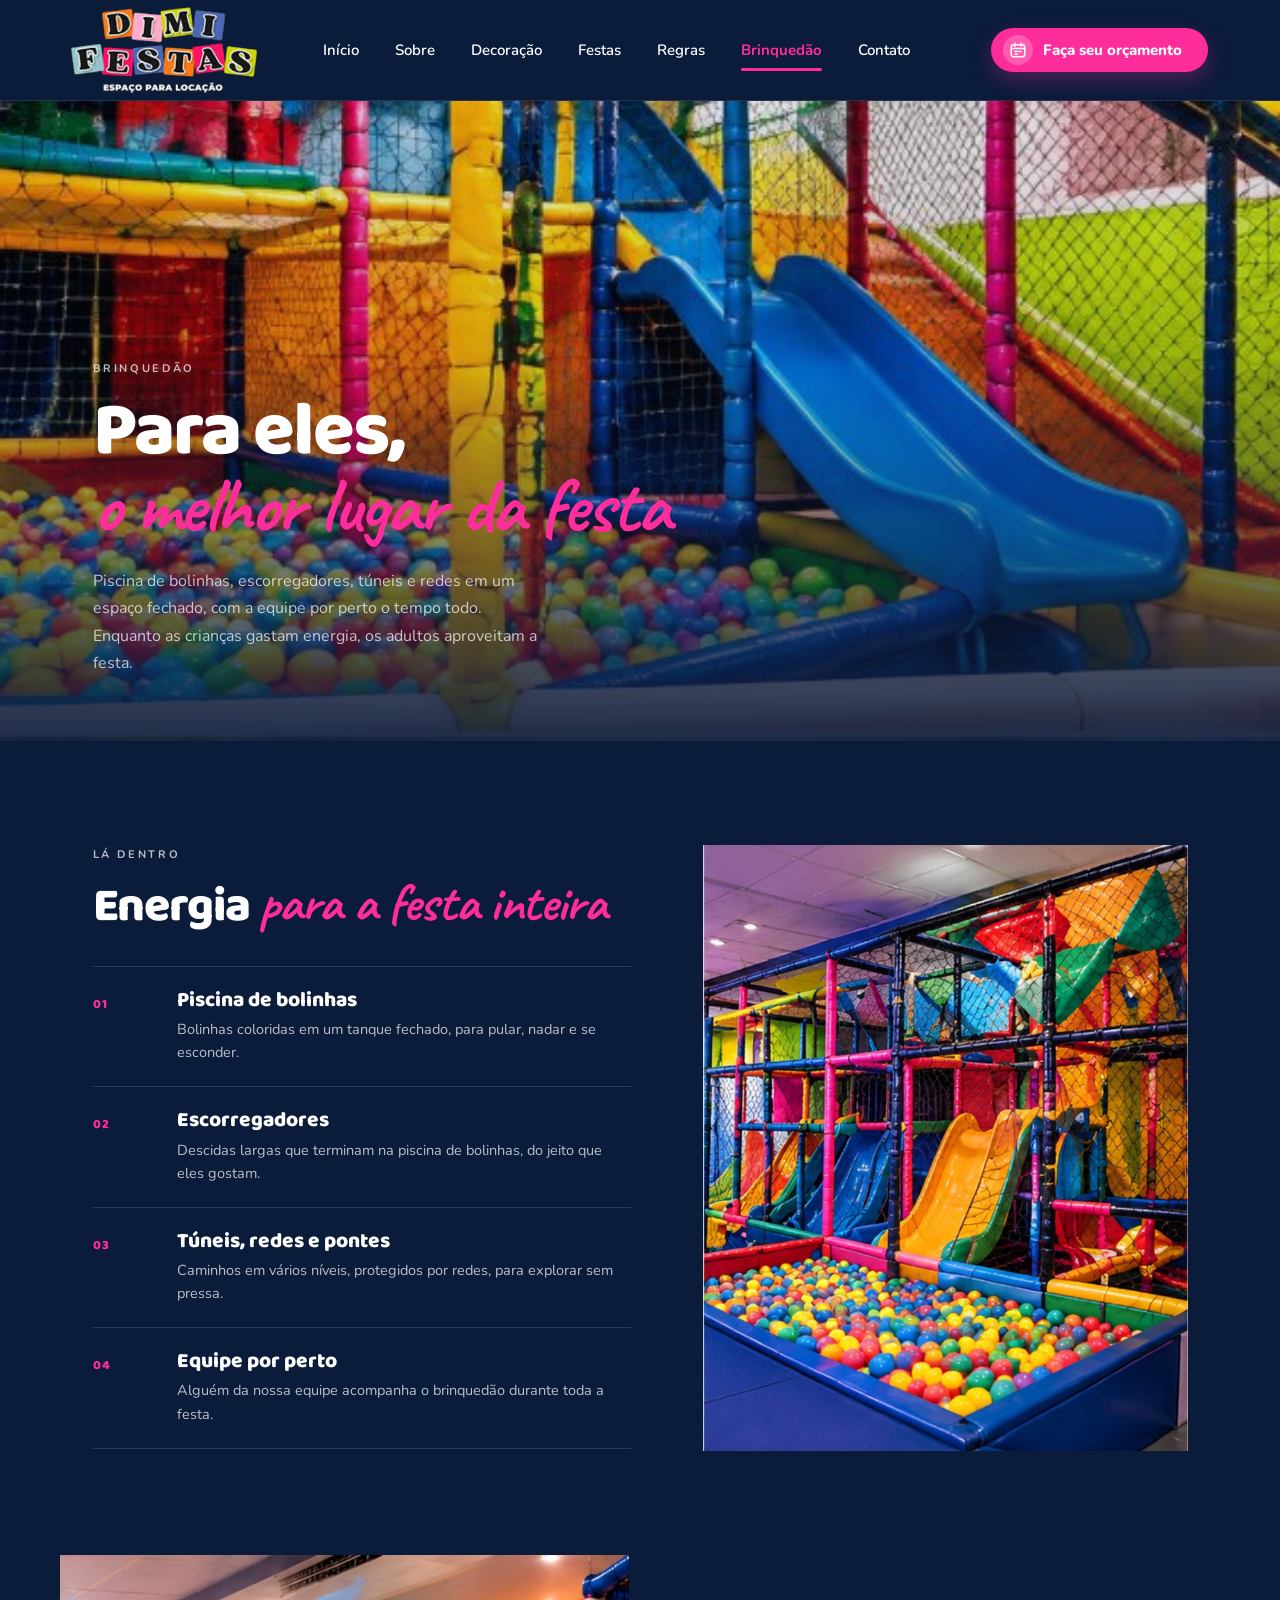
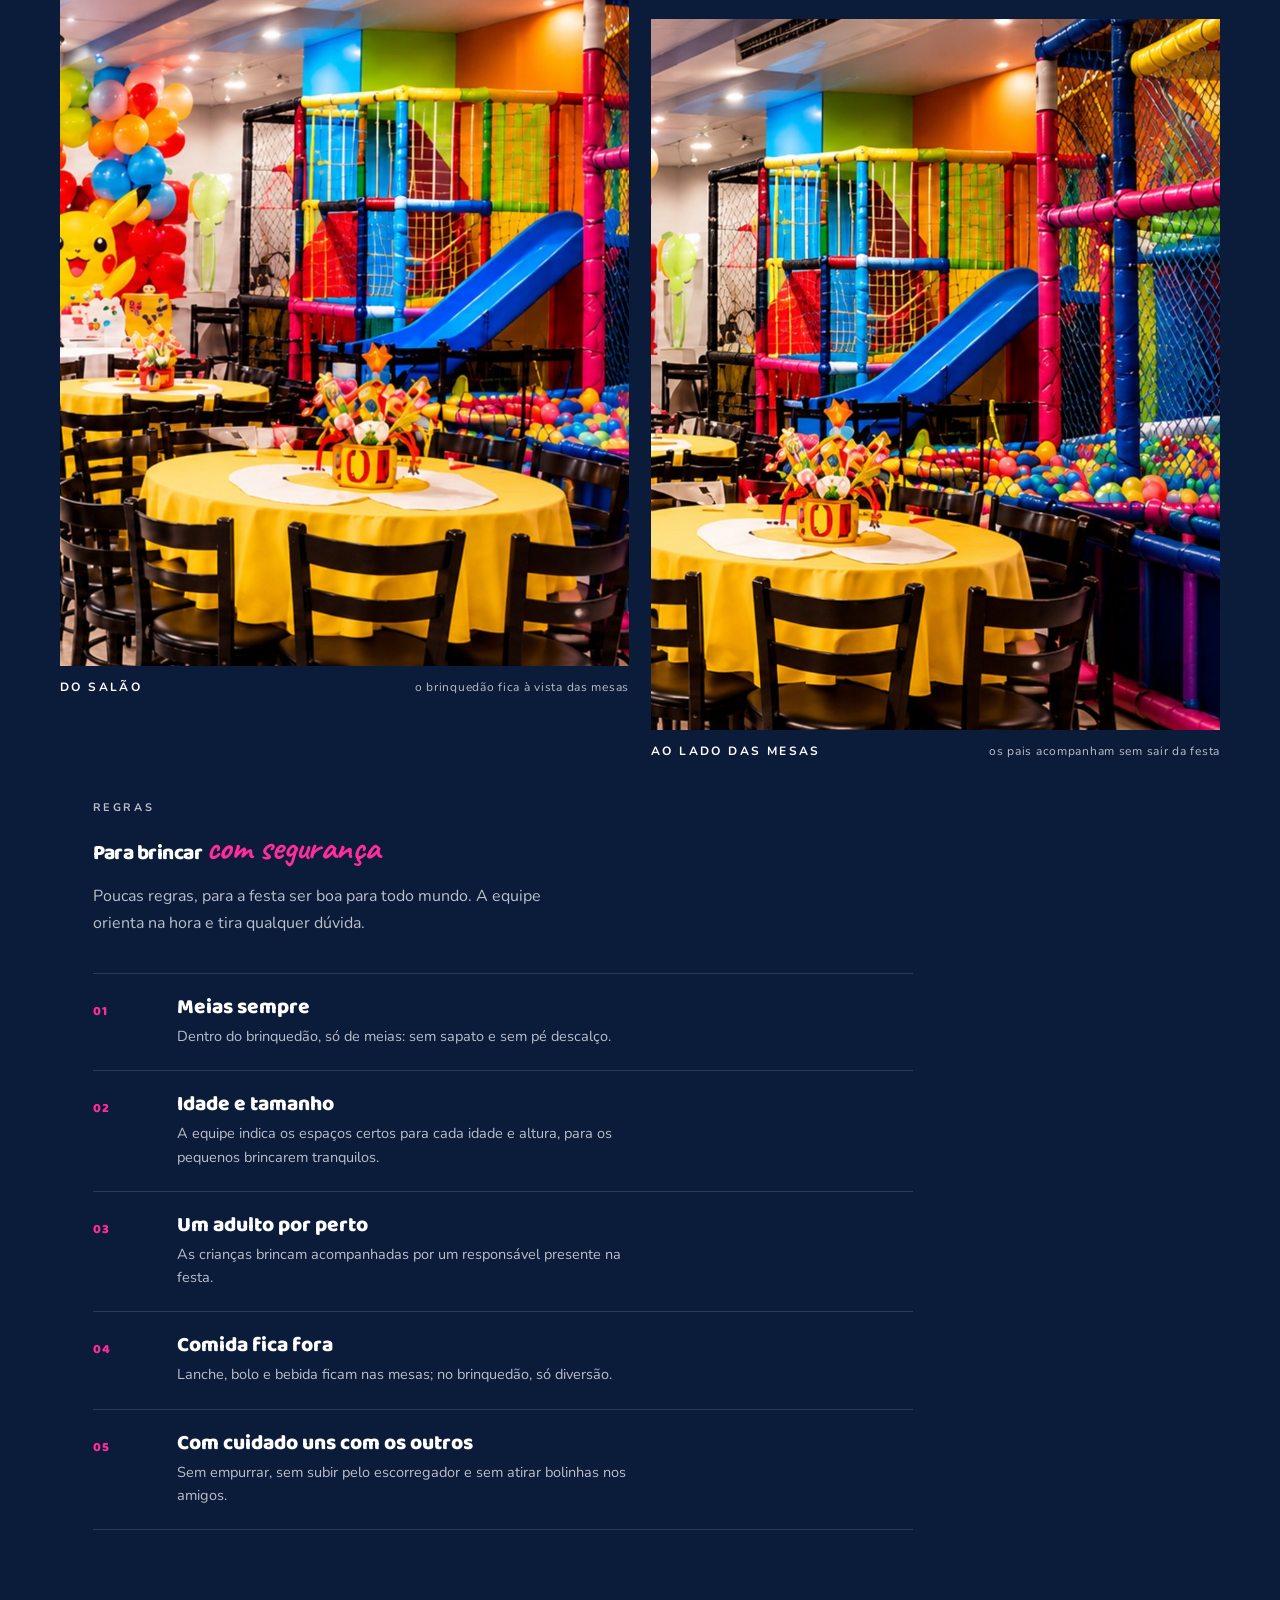
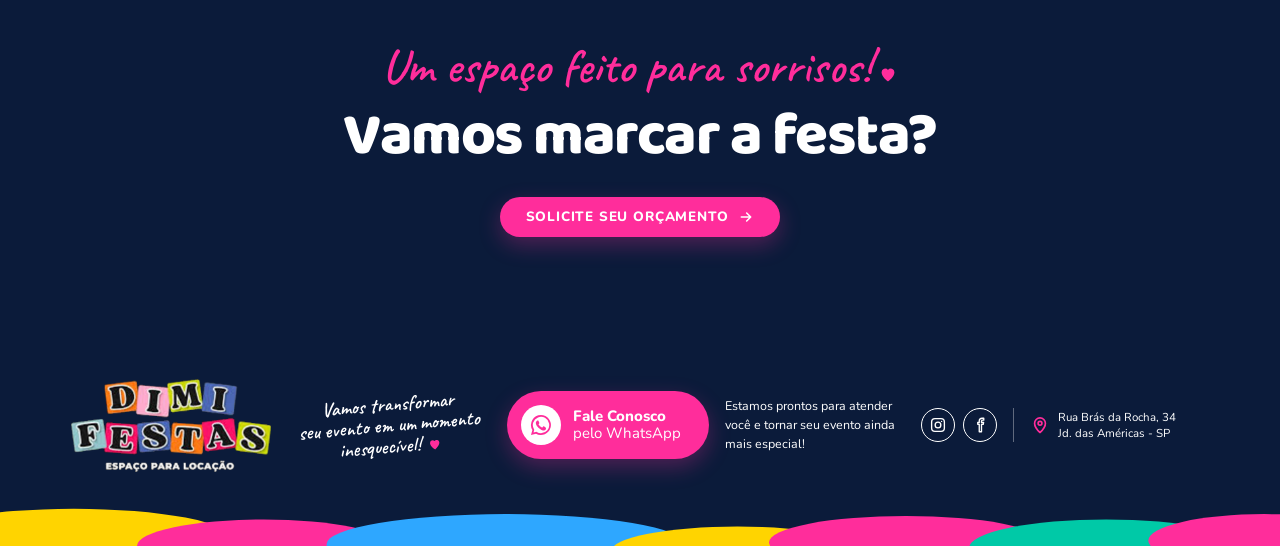
==== commit 77125673: "Festas e Brinquedao escuras e cinematograficas; lookbook; rodape do celular Ela, 20/10: "ainda nao g" ====
--- a/brinquedao.html
+++ b/brinquedao.html
@@ -42,57 +42,52 @@
   </nav>
 </header>
 
-<main class="pf pb" data-galeria>
+<main class="ch" data-galeria>
 
 <!-- ============================ ABERTURA: a piscina de bolinhas de ponta a ponta ============================ -->
-<section class="pb-heroi" aria-label="O brinquedão">
-  <div class="pb-heroi-foto" role="img" aria-label="Piscina de bolinhas coloridas com escorregador azul"></div>
-  <div class="caixa pf-caixa pb-heroi-dentro">
-    <p class="olho-claro">Brinquedão</p>
-    <h1>Para eles, <span class="manuscrito">o melhor lugar da festa</span></h1>
-    <p class="pb-lede">Piscina de bolinhas, escorregadores, túneis e redes em um espaço fechado, com a equipe por perto o tempo todo. Enquanto as crianças gastam energia, os adultos aproveitam a festa.</p>
-    <ul class="pb-chips" aria-label="O que tem">
-      <li>Piscina de bolinhas</li>
-      <li>Escorregadores</li>
-      <li>Túneis e redes</li>
-      <li>Equipe por perto</li>
-    </ul>
+<section class="cb-heroi" aria-label="O brinquedão">
+  <div class="cb-heroi-foto" role="img" aria-label="Piscina de bolinhas coloridas com escorregador azul"></div>
+  <div class="caixa ch-caixa cb-heroi-dentro">
+    <p class="ch-olho">Brinquedão</p>
+    <h1>Para eles,<br><span class="manuscrito">o melhor lugar da festa</span></h1>
+    <p class="ch-lede">Piscina de bolinhas, escorregadores, túneis e redes em um espaço fechado, com a equipe por perto o tempo todo. Enquanto as crianças gastam energia, os adultos aproveitam a festa.</p>
   </div>
-  <svg class="onda onda-baixo" viewBox="0 0 1215 30" preserveAspectRatio="none" aria-hidden="true"><path d="M0 25C90 29 200 29 320 22S520 4 640 8 820 28 930 24 1110 8 1215 18V30H0z" fill="#fff"/></svg>
 </section>
 
-<!-- ============================ TRES FOTOS EM PE ============================ -->
-<section class="pf-secao pb-fotos" aria-label="Fotos do brinquedão">
-  <ul class="caixa pf-caixa pb-tres">
-    <li><button type="button" data-foto="img/festas-8.jpg"><img src="img/festas-8.jpg" alt="Brinquedão colorido com escorregadores e piscina de bolinhas" width="700" height="949" loading="lazy"></button></li>
-    <li><button type="button" data-foto="img/brinquedao-1.jpg"><img src="img/brinquedao-1.jpg" alt="Estrutura do brinquedão com redes, escorregador azul e piscina de bolinhas, vista do salão" width="900" height="1125" loading="lazy"></button></li>
-    <li><button type="button" data-foto="img/brinquedao-2.jpg"><img src="img/brinquedao-2.jpg" alt="Brinquedão ao lado das mesas da festa, com tobogã e bolinhas coloridas" width="900" height="1125" loading="lazy"></button></li>
+<!-- ============================ O QUE TEM LA DENTRO ============================ -->
+<section class="ch-secao" aria-labelledby="tituloItens">
+  <div class="caixa ch-caixa cb-grade">
+    <div>
+      <p class="ch-olho">Lá dentro</p>
+      <h2 id="tituloItens">Energia <span class="manuscrito">para a festa inteira</span></h2>
+      <ol class="ch-lista">
+        <li><b>Piscina de bolinhas</b><span>Bolinhas coloridas em um tanque fechado, para pular, nadar e se esconder.</span></li>
+        <li><b>Escorregadores</b><span>Descidas largas que terminam na piscina de bolinhas, do jeito que eles gostam.</span></li>
+        <li><b>Túneis, redes e pontes</b><span>Caminhos em vários níveis, protegidos por redes, para explorar sem pressa.</span></li>
+        <li><b>Equipe por perto</b><span>Alguém da nossa equipe acompanha o brinquedão durante toda a festa.</span></li>
+      </ol>
+    </div>
+    <figure class="ch-figura">
+      <button type="button" data-foto="img/festas-8.jpg"><img src="img/festas-8.jpg" alt="Brinquedão colorido com escorregadores e piscina de bolinhas" width="700" height="949" loading="lazy"></button>
+    </figure>
+  </div>
+</section>
+
+<!-- ============================ DUAS FOTOS ============================ -->
+<section class="cb-par" aria-label="O brinquedão visto do salão">
+  <ul>
+    <li><figure class="ch-figura"><button type="button" data-foto="img/brinquedao-1.jpg"><img src="img/brinquedao-1.jpg" alt="Estrutura do brinquedão com redes, escorregador azul e piscina de bolinhas, vista do salão" width="900" height="1125" loading="lazy"></button><figcaption class="ch-legenda"><span>Do salão</span><span>o brinquedão fica à vista das mesas</span></figcaption></figure></li>
+    <li><figure class="ch-figura"><button type="button" data-foto="img/brinquedao-2.jpg"><img src="img/brinquedao-2.jpg" alt="Brinquedão ao lado das mesas da festa, com tobogã e bolinhas coloridas" width="900" height="1125" loading="lazy"></button><figcaption class="ch-legenda"><span>Ao lado das mesas</span><span>os pais acompanham sem sair da festa</span></figcaption></figure></li>
   </ul>
 </section>
 
-<!-- ============================ O QUE TEM LA DENTRO ============================ -->
-<section class="pf-secao" aria-labelledby="tituloItens">
-  <div class="caixa pf-caixa">
-    <p class="olho">Lá dentro</p>
-    <h2 id="tituloItens">Energia <span class="manuscrito">para a festa inteira</span></h2>
-    <ul class="pb-itens">
-      <li><span class="bola rosa-f"><svg viewBox="0 0 24 24" fill="none" stroke="currentColor" stroke-width="2.2" stroke-linecap="round" stroke-linejoin="round"><circle cx="7" cy="16" r="3"/><circle cx="14" cy="17" r="3"/><circle cx="11" cy="9" r="3"/><circle cx="18" cy="10" r="2.5"/></svg></span><b>Piscina de bolinhas</b><p>Bolinhas coloridas em um tanque fechado, para pular, nadar e se esconder.</p></li>
-      <li><span class="bola azul-f"><svg viewBox="0 0 24 24" fill="none" stroke="currentColor" stroke-width="2.2" stroke-linecap="round" stroke-linejoin="round"><path d="M4 5h5l9 11h2"/><path d="M4 19h16"/><path d="M9 5v6"/></svg></span><b>Escorregadores</b><p>Descidas largas que terminam na piscina de bolinhas, do jeito que eles gostam.</p></li>
-      <li><span class="bola amarelo-f"><svg viewBox="0 0 24 24" fill="none" stroke="currentColor" stroke-width="2.2" stroke-linecap="round" stroke-linejoin="round"><path d="M3 12h18M3 6h18M3 18h18"/><path d="M8 6v12M16 6v12"/></svg></span><b>Túneis, redes e pontes</b><p>Caminhos em vários níveis, protegidos por redes, para explorar sem pressa.</p></li>
-      <li><span class="bola verde-f"><svg viewBox="0 0 24 24" fill="none" stroke="currentColor" stroke-width="2.2" stroke-linecap="round" stroke-linejoin="round"><circle cx="12" cy="8" r="3.5"/><path d="M5 20a7 7 0 0 1 14 0"/></svg></span><b>Equipe por perto</b><p>Alguém da nossa equipe acompanha o brinquedão durante toda a festa.</p></li>
-    </ul>
-  </div>
-</section>
-
 <!-- ============================ REGRAS ============================ -->
-<section class="pf-secao pb-regras" id="regras" aria-labelledby="tituloRegras">
-  <div class="caixa pf-caixa pb-regras-dentro">
-    <div>
-      <p class="olho">Regras</p>
-      <h2 id="tituloRegras">Para brincar <span class="manuscrito">com segurança</span></h2>
-      <p class="pb-regras-texto">Poucas regras, para a festa ser boa para todo mundo. A equipe orienta na hora e tira qualquer dúvida.</p>
-    </div>
-    <ol class="pb-lista">
+<section class="ch-secao cb-regras" id="regras" aria-labelledby="tituloRegras">
+  <div class="caixa ch-caixa">
+    <p class="ch-olho">Regras</p>
+    <h2 id="tituloRegras" style="margin-top: 14px;">Para brincar <span class="manuscrito">com segurança</span></h2>
+    <p class="ch-lede" style="margin-top: 18px;">Poucas regras, para a festa ser boa para todo mundo. A equipe orienta na hora e tira qualquer dúvida.</p>
+    <ol class="ch-lista">
       <li><b>Meias sempre</b><span>Dentro do brinquedão, só de meias: sem sapato e sem pé descalço.</span></li>
       <li><b>Idade e tamanho</b><span>A equipe indica os espaços certos para cada idade e altura, para os pequenos brincarem tranquilos.</span></li>
       <li><b>Um adulto por perto</b><span>As crianças brincam acompanhadas por um responsável presente na festa.</span></li>
@@ -102,17 +97,12 @@
   </div>
 </section>
 
-<!-- ============================ CHAMADA ============================ -->
-<section class="pf-secao pf-fecho" aria-labelledby="tituloFecho">
-  <div class="caixa pf-caixa">
-    <figure class="pf-quadro pf-largo">
-      <button type="button" data-foto="img/festas-4.jpg"><img src="img/festas-4.jpg" alt="Piscina de bolinhas coloridas com escorregador azul" width="1200" height="298" loading="lazy"></button>
-    </figure>
-    <div class="pf-chamada">
-      <p class="pf-assinatura">Um espaço feito para sorrisos!<svg class="coracao" viewBox="0 0 24 24" aria-hidden="true"><path d="M12 20s-7-4.6-7-10a4 4 0 0 1 7-2.5A4 4 0 0 1 19 10c0 5.4-7 10-7 10z"/></svg></p>
-      <h2 id="tituloFecho">Vamos marcar a festa?</h2>
-      <a class="botao botao-heroi" href="#contato" data-whatsapp="Olá! Vi o brinquedão no site do Dimi Festas e quero um orçamento.">Solicite seu orçamento <svg class="seta" viewBox="0 0 24 24" aria-hidden="true"><path d="M5 12h13M13 6l6 6-6 6"/></svg></a>
-    </div>
+<!-- ============================ FECHO ============================ -->
+<section class="ch-fecho" aria-labelledby="tituloFecho">
+  <div class="caixa ch-caixa">
+    <p class="ch-assinatura">Um espaço feito para sorrisos!<svg class="coracao" viewBox="0 0 24 24" aria-hidden="true"><path d="M12 20s-7-4.6-7-10a4 4 0 0 1 7-2.5A4 4 0 0 1 19 10c0 5.4-7 10-7 10z"/></svg></p>
+    <h2 id="tituloFecho" style="margin-top: 18px;">Vamos marcar a festa?</h2>
+    <a class="botao botao-heroi" href="#contato" data-whatsapp="Olá! Vi o brinquedão no site do Dimi Festas e quero um orçamento.">Solicite seu orçamento <svg class="seta" viewBox="0 0 24 24" aria-hidden="true"><path d="M5 12h13M13 6l6 6-6 6"/></svg></a>
   </div>
 </section>
 
--- a/estilo.css
+++ b/estilo.css
@@ -224,120 +224,99 @@
 .manchas-pe { display: block; width: 100%; height: 62px; margin-top: 12px; }
 
 /* =====================================================================
-   PAGINA FESTAS: editorial, com ar. Fundo branco, uma foto grande por vez,
-   legendas que flutuam, um trilho que desliza. Nada de nuvem ou mancha aqui.
-   ===================================================================== */
-.pf { background: #fff; color: var(--texto); }
-.pf-caixa { padding: 0 60px; }
-.pf-abertura { padding: 72px 0 40px; }
-.pf-abertura h1 { margin: 10px 0 0; font-family: var(--baloo); font-weight: 800; font-size: 60px; line-height: 0.98; letter-spacing: -0.02em; color: var(--marinho); }
-.pf-abertura h1 .manuscrito { font-size: 68px; line-height: 0.9; }
-.pf-lede { margin: 22px 0 0; max-width: 54ch; font-size: 16px; line-height: 1.6; color: #4A5468; }
-.pf-secao { padding: 72px 0 0; }
-.pf-secao h2 { margin: 8px 0 0; font-family: var(--baloo); font-weight: 800; font-size: 36px; line-height: 1; letter-spacing: -0.02em; color: var(--marinho); }
-.pf-secao h2 .manuscrito { font-size: 42px; line-height: 0.9; }
-/* o quadro: a foto com cantos grandes; o botao inteiro e a foto */
-.pf-quadro { position: relative; margin: 0; }
-.pf-quadro > button { display: block; width: 100%; padding: 0; border: 0; border-radius: 28px; overflow: hidden; background: var(--marinho); cursor: zoom-in; box-shadow: 0 24px 60px rgba(11, 27, 58, 0.14); }
-.pf-quadro img { display: block; width: 100%; height: auto; transition: transform 0.5s ease; }
-.pf-quadro > button:hover img { transform: scale(1.02); }
-.pf-destaque .pf-quadro img { aspect-ratio: 1400 / 512; object-fit: cover; }
-.pf-legenda {
-  position: absolute; left: 36px; bottom: -34px;
-  display: grid; gap: 4px; max-width: 360px;
-  padding: 20px 24px; border-radius: 18px;
-  background: #fff; box-shadow: 0 16px 40px rgba(11, 27, 58, 0.14);
-}
-.pf-legenda .olho { margin: 0; }
-.pf-legenda b { font-family: var(--baloo); font-weight: 800; font-size: 19px; line-height: 1.15; color: var(--marinho); }
-.pf-legenda span:last-child { font-size: 13px; color: #4A5468; }
-.pf-legenda-dir { left: auto; right: 36px; }
-.pf-destaque { padding-bottom: 34px; }
-/* cabeca das secoes com controles a direita */
-.pf-cabeca { display: flex; align-items: flex-end; justify-content: space-between; gap: 24px; }
-.pf-controles { display: flex; align-items: center; gap: 10px; }
-.pf-contador { font-family: var(--baloo); font-weight: 700; font-size: 14px; color: #8A94A8; letter-spacing: 0.04em; margin-right: 8px; font-variant-numeric: tabular-nums; }
-.pf-contador b { color: var(--marinho); font-size: 18px; }
-.pf-seta { width: 46px; height: 46px; border-radius: 50%; border: 1.5px solid rgba(11, 27, 58, 0.16); background: #fff; color: var(--marinho); display: grid; place-items: center; cursor: pointer; transition: background 0.15s, color 0.15s, border-color 0.15s; }
-.pf-seta svg { width: 20px; height: 20px; fill: none; stroke: currentColor; stroke-width: 2.4; stroke-linecap: round; stroke-linejoin: round; }
-.pf-seta:hover { background: var(--marinho); color: #fff; border-color: var(--marinho); }
-/* a vitrine: uma foto grande em destaque; ao lado, o tema em letras grandes e o indice dos outros temas */
-.vitrine { display: grid; grid-template-columns: minmax(0, 1.1fr) minmax(0, 1fr); gap: 56px; align-items: center; margin-top: 36px; }
-.vitrine-palco { position: relative; margin: 0; }
-.vitrine-grande { display: block; width: 100%; padding: 0; border: 0; border-radius: 32px; overflow: hidden; background: var(--marinho); cursor: zoom-in; box-shadow: 0 30px 70px rgba(11, 27, 58, 0.22); position: relative; z-index: 1; }
-.vitrine-grande img { display: block; width: 100%; height: auto; aspect-ratio: 4 / 5; object-fit: cover; transition: opacity 0.35s ease, transform 0.6s ease; }
-.vitrine-palco.trocando .vitrine-grande img { opacity: 0; transform: scale(1.03); }
-.vitrine-numero { position: absolute; left: -18px; top: 28px; z-index: 2; display: flex; align-items: baseline; gap: 4px; padding: 10px 16px; border-radius: 999px; background: #fff; color: var(--marinho); box-shadow: 0 14px 34px rgba(11, 27, 58, 0.16); font-family: var(--baloo); font-weight: 800; }
-.vitrine-numero b { font-size: 22px; line-height: 1; }
-.vitrine-numero i { font-style: normal; font-size: 12px; color: #8A94A8; letter-spacing: 0.04em; }
-.vitrine-mancha { position: absolute; border-radius: 50%; z-index: 0; filter: blur(2px); }
-.vitrine-mancha-a { width: 140px; height: 140px; right: -40px; top: -36px; background: var(--amarelo); opacity: 0.9; }
-.vitrine-mancha-b { width: 90px; height: 90px; left: -30px; bottom: 40px; background: var(--azul); opacity: 0.85; }
-.vitrine-lado .olho { margin-bottom: 8px; }
-.vitrine-titulo { margin: 0; font-family: var(--baloo); font-weight: 800; font-size: 48px; line-height: 0.98; letter-spacing: -0.02em; color: var(--marinho); min-height: 1em; }
-.vitrine-texto { margin: 14px 0 0; max-width: 40ch; font-size: 15.5px; line-height: 1.6; color: #4A5468; min-height: 3.2em; }
-.vitrine-indice { list-style: none; margin: 26px 0 0; padding: 0; display: grid; gap: 6px; }
-.vitrine-indice button {
-  width: 100%; display: grid; grid-template-columns: 54px minmax(0, 1fr); gap: 14px; align-items: center;
-  padding: 8px 10px 8px 8px; border: 1.5px solid transparent; border-radius: 16px; background: transparent; text-align: left; cursor: pointer;
-  transition: background 0.2s, border-color 0.2s, transform 0.2s;
-}
-.vitrine-indice button:hover { background: #F4F6FB; }
-.vitrine-indice button[aria-current="true"] { background: #fff; border-color: rgba(11, 27, 58, 0.1); box-shadow: 0 12px 30px rgba(11, 27, 58, 0.1); transform: translateX(6px); }
-.vitrine-indice img { display: block; width: 54px; height: 54px; border-radius: 12px; object-fit: cover; }
-.vitrine-indice span { display: grid; gap: 1px; min-width: 0; }
-.vitrine-indice b { font-family: var(--baloo); font-weight: 800; font-size: 15.5px; color: var(--marinho); }
-.vitrine-indice small { font-size: 12px; color: #6F7A90; overflow: hidden; text-overflow: ellipsis; white-space: nowrap; }
-.vitrine-indice button[aria-current="true"] b { color: var(--rosa); }
-.vitrine-lado .pf-controles { margin-top: 22px; }
-/* brinquedao: texto e foto alta lado a lado; depois uma foto larga */
-.pf-dupla-dentro { display: grid; grid-template-columns: minmax(0, 1fr) 460px; gap: 56px; align-items: center; }
-.pf-dupla-texto p:not(.olho) { margin: 18px 0 0; max-width: 42ch; font-size: 15.5px; line-height: 1.6; color: #4A5468; }
-.pf-dupla-texto .botao-vazio { margin-top: 24px; }
-.pf-alto img { aspect-ratio: 3 / 4; object-fit: cover; }
-.pf-largo { margin-top: 24px; }
-.pf-largo img { aspect-ratio: 1200 / 298; object-fit: cover; }
-/* fecho: a mesa dos doces e a chamada */
-.pf-fecho { padding-bottom: 96px; }
-.pf-fecho .pf-largo { margin-top: 0; }
-.pf-chamada { text-align: center; padding-top: 86px; }
-.pf-assinatura { margin: 0; font-family: var(--caveat); font-weight: 600; font-size: 34px; color: var(--rosa); line-height: 1; }
-.pf-assinatura .coracao { width: 20px; height: 20px; }
-.pf-chamada h2 { margin: 10px 0 24px; font-size: 44px; }
-/* =====================================================================
-   PAGINA BRINQUEDAO
-   ===================================================================== */
-.pb-heroi { position: relative; min-height: 520px; display: flex; align-items: flex-end; color: #fff; background: var(--marinho); overflow: hidden; }
-.pb-heroi-foto { position: absolute; inset: 0; background: url("img/festas-4.jpg") center 40% / cover no-repeat; }
-.pb-heroi-foto::after { content: ""; position: absolute; inset: 0; background: linear-gradient(180deg, rgba(11, 27, 58, 0.25) 0%, rgba(11, 27, 58, 0.2) 35%, rgba(11, 27, 58, 0.86) 100%); }
-.pb-heroi-dentro { position: relative; padding-top: 60px; padding-bottom: 70px; }
-.pb-heroi h1 { margin: 10px 0 0; font-family: var(--baloo); font-weight: 800; font-size: 56px; line-height: 0.98; letter-spacing: -0.02em; max-width: 14ch; text-shadow: 0 4px 18px rgba(0, 0, 0, 0.35); }
-.pb-heroi h1 .manuscrito { color: var(--amarelo); font-size: 62px; line-height: 0.9; }
-.pb-lede { margin: 18px 0 0; max-width: 52ch; font-size: 16px; line-height: 1.6; color: rgba(255, 255, 255, 0.9); }
-.pb-chips { list-style: none; margin: 22px 0 0; padding: 0; display: flex; flex-wrap: wrap; gap: 8px; }
-.pb-chips li { padding: 8px 14px; border-radius: 999px; font-size: 13px; font-weight: 700; background: rgba(255, 255, 255, 0.14); border: 1px solid rgba(255, 255, 255, 0.35); backdrop-filter: blur(6px); }
-.pb-fotos { padding-top: 56px; }
-.pb-tres { list-style: none; margin: 0; display: grid; grid-template-columns: repeat(3, minmax(0, 1fr)); gap: 20px; }
-.pb-tres li:nth-child(2) { transform: translateY(36px); }
-.pb-tres button { display: block; width: 100%; padding: 0; border: 0; border-radius: 26px; overflow: hidden; background: var(--marinho); cursor: zoom-in; box-shadow: 0 22px 54px rgba(11, 27, 58, 0.16); }
-.pb-tres img { display: block; width: 100%; height: auto; aspect-ratio: 4 / 5; object-fit: cover; transition: transform 0.5s ease; }
-.pb-tres button:hover img { transform: scale(1.03); }
-.pb-itens { list-style: none; margin: 36px 0 0; padding: 0; display: grid; grid-template-columns: repeat(4, minmax(0, 1fr)); gap: 18px; }
-.pb-itens li { padding: 26px 22px 24px; border-radius: 22px; background: #F4F6FB; display: grid; gap: 10px; align-content: start; }
-.pb-itens .bola { width: 46px; height: 46px; }
-.pb-itens .bola svg { width: 24px; height: 24px; }
-.pb-itens b { font-family: var(--baloo); font-weight: 800; font-size: 18px; color: var(--marinho); line-height: 1.15; margin-top: 4px; }
-.pb-itens p { margin: 0; font-size: 13.5px; line-height: 1.55; color: #4A5468; }
-.azul-f { background: var(--azul); }
-.pb-regras { padding-top: 96px; }
-.pb-regras-dentro { display: grid; grid-template-columns: minmax(0, 1fr) minmax(0, 1.25fr); gap: 56px; align-items: start; }
-.pb-regras-texto { margin: 16px 0 0; max-width: 36ch; font-size: 15.5px; line-height: 1.6; color: #4A5468; }
-.pb-lista { list-style: none; margin: 0; padding: 0; counter-reset: regra; display: grid; }
-.pb-lista li { counter-increment: regra; display: grid; grid-template-columns: 56px minmax(0, 1fr); gap: 4px 18px; padding: 20px 0; border-top: 1px solid rgba(11, 27, 58, 0.1); }
-.pb-lista li:last-child { border-bottom: 1px solid rgba(11, 27, 58, 0.1); }
-.pb-lista li::before { content: counter(regra, decimal-leading-zero); grid-row: 1 / 3; font-family: var(--baloo); font-weight: 800; font-size: 30px; line-height: 1; color: var(--rosa); }
-.pb-lista b { font-family: var(--baloo); font-weight: 800; font-size: 18px; color: var(--marinho); }
-.pb-lista span { font-size: 14.5px; line-height: 1.55; color: #4A5468; }
+   PAGINAS FESTAS E BRINQUEDAO ("ch", de chique): escuras e cinematograficas.
+   Fotos de ponta a ponta sem cantos, filetes finos, legendas pequenas e
+   espacadas, muito ar. O rosa aparece so na assinatura e no botao.
+   ===================================================================== */
+.ch { --linha-ch: rgba(255, 255, 255, 0.14); --texto-ch: rgba(255, 255, 255, 0.72); background: var(--marinho); color: #fff; }
+body[data-pagina] .topo { border-bottom: 1px solid rgba(255, 255, 255, 0.1); }
+.ch-caixa { padding: 0 60px; }
+.ch-olho { margin: 0; font-size: 11px; font-weight: 700; letter-spacing: 0.24em; text-transform: uppercase; color: var(--texto-ch); }
+.ch h1, .ch h2 { margin: 0; font-family: var(--baloo); font-weight: 800; letter-spacing: -0.025em; line-height: 0.95; color: #fff; }
+.ch .manuscrito { color: var(--rosa); }
+.ch-lede { margin: 0; max-width: 46ch; font-size: 16px; line-height: 1.7; color: var(--texto-ch); }
+/* abertura: so tipografia, um sumario fino a direita */
+.ch-abertura { padding: 96px 0 64px; }
+.ch-abertura-grade { display: grid; grid-template-columns: minmax(0, 1.15fr) minmax(0, 1fr); gap: 56px; align-items: end; }
+.ch-abertura h1 { margin-top: 18px; font-size: 76px; }
+.ch-abertura h1 .manuscrito { font-size: 82px; line-height: 0.85; }
+.ch-sumario { list-style: none; margin: 32px 0 0; padding: 0; }
+.ch-sumario a { display: flex; align-items: baseline; gap: 18px; padding: 13px 0; border-top: 1px solid var(--linha-ch); color: #fff; text-decoration: none; font-size: 14.5px; font-weight: 600; transition: transform 0.2s, color 0.2s; }
+.ch-sumario li:last-child a { border-bottom: 1px solid var(--linha-ch); }
+.ch-sumario a span { font-family: var(--baloo); font-weight: 800; font-size: 12px; letter-spacing: 0.1em; color: var(--rosa); }
+.ch-sumario a:hover { transform: translateX(6px); color: var(--rosa); }
+/* foto de ponta a ponta, com a legenda em filete por baixo */
+.ch-cheia { padding: 0 0 8px; }
+.ch-figura { margin: 0; }
+.ch-figura > button { display: block; width: 100%; padding: 0; border: 0; background: var(--marinho); cursor: zoom-in; overflow: hidden; }
+.ch-figura img { display: block; width: 100%; height: auto; aspect-ratio: 21 / 9; object-fit: cover; transition: transform 0.8s ease; }
+.ch-figura > button:hover img { transform: scale(1.015); }
+.ch-figura.ch-faixa img { aspect-ratio: 1200 / 297; }
+.ch-legenda { display: flex; justify-content: space-between; gap: 24px; margin: 0 auto; padding-top: 14px; font-size: 12px; letter-spacing: 0.06em; color: var(--texto-ch); }
+.ch-legenda span:first-child { text-transform: uppercase; letter-spacing: 0.2em; font-weight: 700; color: #fff; }
+/* secoes */
+.ch-secao { padding: 104px 0 0; }
+.ch-cabeca { display: flex; align-items: flex-end; justify-content: space-between; gap: 24px; }
+.ch-cabeca h2 { margin-top: 14px; font-size: 48px; }
+.ch-cabeca h2 .manuscrito { font-size: 54px; }
+.ch-controles { display: flex; align-items: center; gap: 10px; flex: none; }
+.ch-contador { display: flex; align-items: baseline; gap: 4px; margin-right: 10px; font-family: var(--baloo); font-weight: 800; }
+.ch-contador b { font-size: 22px; line-height: 1; }
+.ch-contador i { font-style: normal; font-size: 12px; letter-spacing: 0.1em; color: var(--texto-ch); }
+.ch-seta { width: 46px; height: 46px; border-radius: 50%; border: 1px solid rgba(255, 255, 255, 0.35); background: transparent; color: #fff; display: grid; place-items: center; cursor: pointer; transition: background 0.2s, color 0.2s; }
+.ch-seta svg { width: 20px; height: 20px; fill: none; stroke: currentColor; stroke-width: 2; stroke-linecap: round; stroke-linejoin: round; }
+.ch-seta:hover { background: #fff; color: var(--marinho); }
+/* o lookbook: fotos altas no tamanho natural, deslizando de ponta a ponta; arrasta com o mouse ou o dedo */
+.ch-lookbook { --alt: min(640px, 72vh); margin-top: 44px; }
+.ch-lookbook ul { list-style: none; margin: 0; padding: 0 60px 6px; display: flex; gap: 22px; overflow-x: auto; scroll-snap-type: x proximity; scroll-padding-left: 60px; scrollbar-width: none; cursor: grab; }
+.ch-lookbook ul::-webkit-scrollbar { display: none; }
+.ch-lookbook ul.arrastando { cursor: grabbing; scroll-snap-type: none; }
+.ch-lookbook li { flex: 0 0 auto; scroll-snap-align: start; }
+.ch-lookbook li.ch-pe { width: calc(var(--alt) * 0.75); }
+.ch-lookbook li.ch-deitada { width: calc(var(--alt) * 1.5); }
+.ch-lookbook li.ch-larga { width: calc(var(--alt) * 1.78); }
+.ch-lookbook button { display: block; width: 100%; padding: 0; border: 0; background: var(--marinho); cursor: zoom-in; overflow: hidden; }
+.ch-lookbook img { display: block; width: 100%; height: var(--alt); object-fit: cover; transition: transform 0.8s ease; -webkit-user-drag: none; user-select: none; }
+.ch-lookbook button:hover img { transform: scale(1.02); }
+.ch-lookbook p { margin: 14px 0 0; padding-top: 10px; border-top: 1px solid var(--linha-ch); display: flex; justify-content: space-between; gap: 14px; }
+.ch-lookbook p b { font-size: 11px; font-weight: 700; letter-spacing: 0.2em; text-transform: uppercase; color: #fff; white-space: nowrap; }
+.ch-lookbook p span { font-size: 12px; color: var(--texto-ch); text-align: right; }
+.ch-barra { display: block; height: 1px; margin-top: 30px; background: var(--linha-ch); position: relative; }
+.ch-barra i { position: absolute; left: 0; top: -1px; height: 3px; width: 0; background: var(--rosa); transition: width 0.15s linear; }
+/* assinatura e fecho */
+.ch-citacao { padding: 112px 0 40px; text-align: center; }
+.ch-assinatura { margin: 0; font-family: var(--caveat); font-weight: 600; font-size: 48px; line-height: 1; color: var(--rosa); }
+.ch-assinatura .coracao { width: 22px; height: 22px; }
+.ch-fecho { padding: 112px 0 128px; text-align: center; }
+.ch-fecho h2 { font-size: 60px; }
+.ch-fecho .ch-lede { margin: 18px auto 0; }
+.ch-fecho .botao { margin-top: 32px; }
+/* listas em filete (o que tem no brinquedao, as regras) */
+.ch-lista { list-style: none; margin: 0; padding: 0; counter-reset: ch; }
+.ch-lista li { counter-increment: ch; display: grid; grid-template-columns: 64px minmax(0, 1fr); gap: 6px 20px; padding: 22px 0; border-top: 1px solid var(--linha-ch); }
+.ch-lista li:last-child { border-bottom: 1px solid var(--linha-ch); }
+.ch-lista li::before { content: counter(ch, decimal-leading-zero); grid-row: 1 / 3; font-family: var(--baloo); font-weight: 800; font-size: 13px; letter-spacing: 0.14em; color: var(--rosa); padding-top: 6px; }
+.ch-lista b { font-family: var(--baloo); font-weight: 800; font-size: 21px; line-height: 1.1; color: #fff; }
+.ch-lista span { font-size: 14.5px; line-height: 1.6; color: var(--texto-ch); max-width: 52ch; }
+/* brinquedao */
+.cb-heroi { position: relative; min-height: min(640px, 80vh); display: flex; align-items: flex-end; overflow: hidden; }
+.cb-heroi-foto { position: absolute; inset: 0; background: url("img/festas-4.jpg") center 42% / cover no-repeat; }
+.cb-heroi-foto::after { content: ""; position: absolute; inset: 0; background: linear-gradient(180deg, rgba(11, 27, 58, 0.1) 0%, rgba(11, 27, 58, 0.15) 40%, rgba(11, 27, 58, 0.92) 100%); }
+.cb-heroi-dentro { position: relative; padding-top: 80px; padding-bottom: 64px; }
+.cb-heroi h1 { margin-top: 18px; font-size: 76px; max-width: 16ch; }
+.cb-heroi h1 .manuscrito { font-size: 78px; line-height: 0.95; }
+.cb-heroi .ch-lede { margin-top: 22px; }
+.cb-grade { display: grid; grid-template-columns: minmax(0, 1fr) minmax(0, 0.9fr); gap: 72px; align-items: center; }
+.cb-grade h2 { margin-top: 14px; font-size: 48px; }
+.cb-grade h2 .manuscrito { font-size: 54px; }
+.cb-grade .ch-lista { margin-top: 36px; }
+.cb-grade .ch-figura img { aspect-ratio: 4 / 5; }
+.cb-par { padding: 104px 0 0; }
+.cb-par ul { list-style: none; margin: 0; padding: 0 60px; display: grid; grid-template-columns: 1fr 1fr; gap: 22px; }
+.cb-par .ch-figura img { aspect-ratio: 4 / 5; }
+.cb-par li:nth-child(2) { transform: translateY(64px); }
+.cb-par .ch-legenda { padding-top: 12px; }
+.cb-regras .ch-lista { margin-top: 36px; max-width: 820px; }
 
 /* o visualizador: foto grande por cima de tudo */
 .visor { position: fixed; inset: 0; z-index: 100; background: rgba(11, 27, 58, 0.94); display: flex; align-items: center; justify-content: center; padding: 20px; }
@@ -402,54 +381,43 @@
   .festas-lista li:nth-child(4)::before { display: none; }
   .confete-esq, .confete-dir { display: none; }
 
-  .pf-caixa { padding: 0 20px; }
-  .pf-abertura { padding: 44px 0 28px; }
-  .pf-abertura h1 { font-size: 42px; }
-  .pf-abertura h1 .manuscrito { font-size: 48px; }
-  .pf-secao { padding-top: 56px; }
-  .pf-secao h2 { font-size: 30px; }
-  .pf-secao h2 .manuscrito { font-size: 36px; }
-  .pf-quadro > button { border-radius: 20px; }
-  .pf-destaque .pf-quadro img { aspect-ratio: 4 / 3; }
-  .pf-legenda, .pf-legenda-dir { position: static; margin: 14px 4px 0; max-width: none; padding: 0; box-shadow: none; background: transparent; }
-  .pf-destaque { padding-bottom: 0; }
-  .pf-cabeca { flex-direction: column; align-items: flex-start; gap: 16px; }
-  .vitrine { grid-template-columns: 1fr; gap: 22px; margin-top: 22px; }
-  .vitrine-grande { border-radius: 22px; }
-  .vitrine-grande img { aspect-ratio: 4 / 5; }
-  .vitrine-numero { left: 14px; top: 14px; }
-  .vitrine-mancha { display: none; }
-  .vitrine-titulo { font-size: 36px; }
-  .vitrine-texto { min-height: 0; }
-  /* no celular o indice vira uma fila de miniaturas que desliza */
-  .vitrine-indice { display: flex; gap: 10px; overflow-x: auto; padding: 6px 2px 10px; margin-top: 18px; scrollbar-width: none; }
-  .vitrine-indice::-webkit-scrollbar { display: none; }
-  .vitrine-indice li { flex: 0 0 auto; }
-  .vitrine-indice button { grid-template-columns: 44px; width: auto; padding: 6px; border-radius: 14px; }
-  .vitrine-indice button[aria-current="true"] { transform: none; }
-  .vitrine-indice img { width: 44px; height: 44px; border-radius: 10px; }
-  .vitrine-indice span { display: none; }
-  .vitrine-lado .pf-controles { margin-top: 12px; }
-  .pb-heroi { min-height: 0; }
-  .pb-heroi-dentro { padding-top: 48px; padding-bottom: 60px; }
-  .pb-heroi h1 { font-size: 38px; }
-  .pb-heroi h1 .manuscrito { font-size: 44px; }
-  .pb-fotos { padding-top: 40px; }
-  .pb-tres { display: flex; gap: 12px; overflow-x: auto; scroll-snap-type: x mandatory; padding: 0 20px 14px; margin: 0 -20px; scrollbar-width: none; }
-  .pb-tres::-webkit-scrollbar { display: none; }
-  .pb-tres li { flex: 0 0 72vw; scroll-snap-align: center; }
-  .pb-tres li:nth-child(2) { transform: none; }
-  .pb-itens { grid-template-columns: 1fr 1fr; gap: 12px; margin-top: 24px; }
-  .pb-itens li { padding: 18px 16px; }
-  .pb-regras { padding-top: 56px; }
-  .pb-regras-dentro { grid-template-columns: 1fr; gap: 20px; }
-  .pb-lista li { grid-template-columns: 44px minmax(0, 1fr); padding: 16px 0; }
-  .pb-lista li::before { font-size: 24px; }
-  .pf-dupla-dentro { grid-template-columns: 1fr; gap: 28px; }
-  .pf-largo img { aspect-ratio: 16 / 9; }
-  .pf-fecho { padding-bottom: 64px; }
-  .pf-chamada { padding-top: 48px; }
-  .pf-chamada h2 { font-size: 34px; }
+  .ch-caixa { padding: 0 20px; }
+  .ch-abertura { padding: 52px 0 40px; }
+  .ch-abertura-grade { grid-template-columns: 1fr; gap: 26px; }
+  .ch-abertura h1 { font-size: 46px; margin-top: 14px; }
+  .ch-abertura h1 .manuscrito { font-size: 52px; }
+  .ch-sumario { margin-top: 22px; }
+  .ch-figura img { aspect-ratio: 4 / 3; }
+  .ch-figura.ch-faixa img { aspect-ratio: 16 / 7; }
+  .ch-legenda { flex-direction: column; gap: 4px; padding: 12px 20px 0; }
+  .ch-secao { padding-top: 64px; }
+  .ch-cabeca { flex-direction: column; align-items: flex-start; gap: 18px; }
+  .ch-cabeca h2 { font-size: 36px; }
+  .ch-cabeca h2 .manuscrito { font-size: 42px; }
+  .ch-lookbook { --alt: min(460px, 60vh); margin-top: 26px; }
+  .ch-lookbook ul { padding: 0 20px 6px; gap: 14px; scroll-padding-left: 20px; scroll-snap-type: x mandatory; }
+  .ch-lookbook p { flex-direction: column; gap: 2px; }
+  .ch-lookbook p span { text-align: left; }
+  .ch-barra { margin-top: 22px; }
+  .ch-citacao { padding: 64px 0 24px; }
+  .ch-assinatura { font-size: 38px; }
+  .ch-fecho { padding: 64px 0 80px; }
+  .ch-fecho h2 { font-size: 40px; }
+  .ch-lista li { grid-template-columns: 44px minmax(0, 1fr); padding: 16px 0; }
+  .ch-lista b { font-size: 18px; }
+  .cb-heroi { min-height: min(560px, 78vh); }
+  .cb-heroi-dentro { padding-top: 48px; padding-bottom: 44px; }
+  .cb-heroi h1 { font-size: 44px; }
+  .cb-heroi h1 .manuscrito { font-size: 48px; line-height: 1; }
+  .cb-grade { grid-template-columns: 1fr; gap: 28px; }
+  .cb-grade h2 { font-size: 36px; }
+  .cb-grade h2 .manuscrito { font-size: 42px; }
+  .cb-grade .ch-lista { margin-top: 22px; }
+  .cb-par { padding-top: 64px; }
+  .cb-par ul { grid-template-columns: 1fr 1fr; gap: 10px; padding: 0 20px; }
+  .cb-par li:nth-child(2) { transform: translateY(28px); }
+  .cb-par .ch-legenda { padding: 10px 0 0; }
+  .cb-par .ch-legenda span:last-child { display: none; }
 
   .galeria { padding: 50px 0 24px; }
   .galeria-dentro { grid-template-columns: 1fr; gap: 22px; }
@@ -458,15 +426,19 @@
   .galeria-fotos { grid-template-columns: 1fr 1fr; }
   .galeria-fotos img { aspect-ratio: 410 / 557; }
 
-  .rodape-dentro { flex-direction: column; text-align: center; gap: 18px; }
-  .rodape-frase { transform: none; width: auto; margin: 0; }
-  .rodape-texto { width: auto; max-width: 36ch; }
+  /* em coluna, o flex-basis da frase e do texto viraria ALTURA e abria buracos entre os blocos */
+  .rodape-dentro { flex-direction: column; text-align: center; gap: 14px; }
+  .rodape-frase { transform: none; width: auto; margin: 0; flex: 0 0 auto; }
+  .rodape-texto { width: auto; max-width: 36ch; flex: 0 0 auto; }
+  .rodape-logo { width: 170px; }
   .redes { padding-right: 0; border-right: 0; }
   .botao-whats-texto { text-align: left; }
 }
 
 @media (max-width: 600px) {
-  .pb-itens { grid-template-columns: 1fr; }
+  .cb-par ul { grid-template-columns: 1fr; }
+  .cb-par li:nth-child(2) { transform: none; }
+  .cb-par .ch-legenda span:last-child { display: block; }
   .festas-lista { grid-template-columns: 1fr 1fr; }
   .festas-lista li:nth-child(odd)::before { display: none; }
   .festas-lista li:nth-child(4)::before { display: block; }
